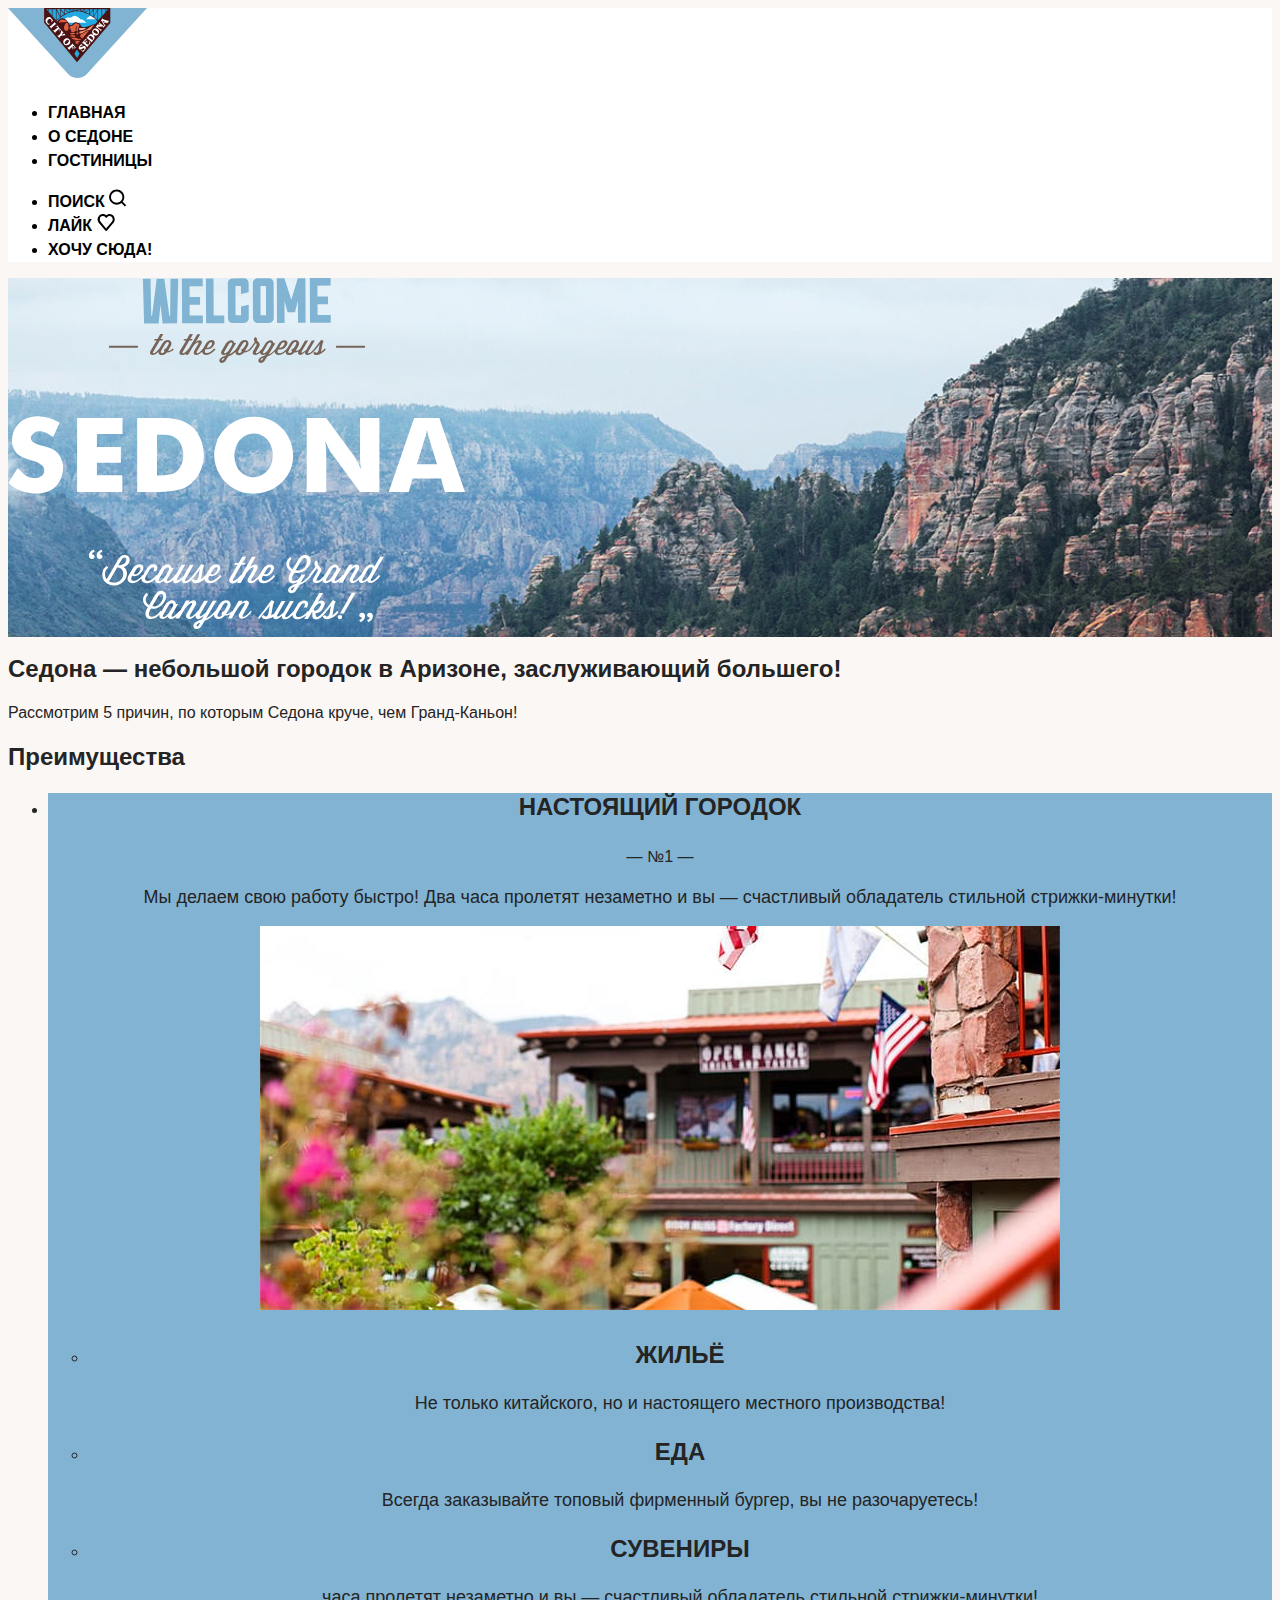
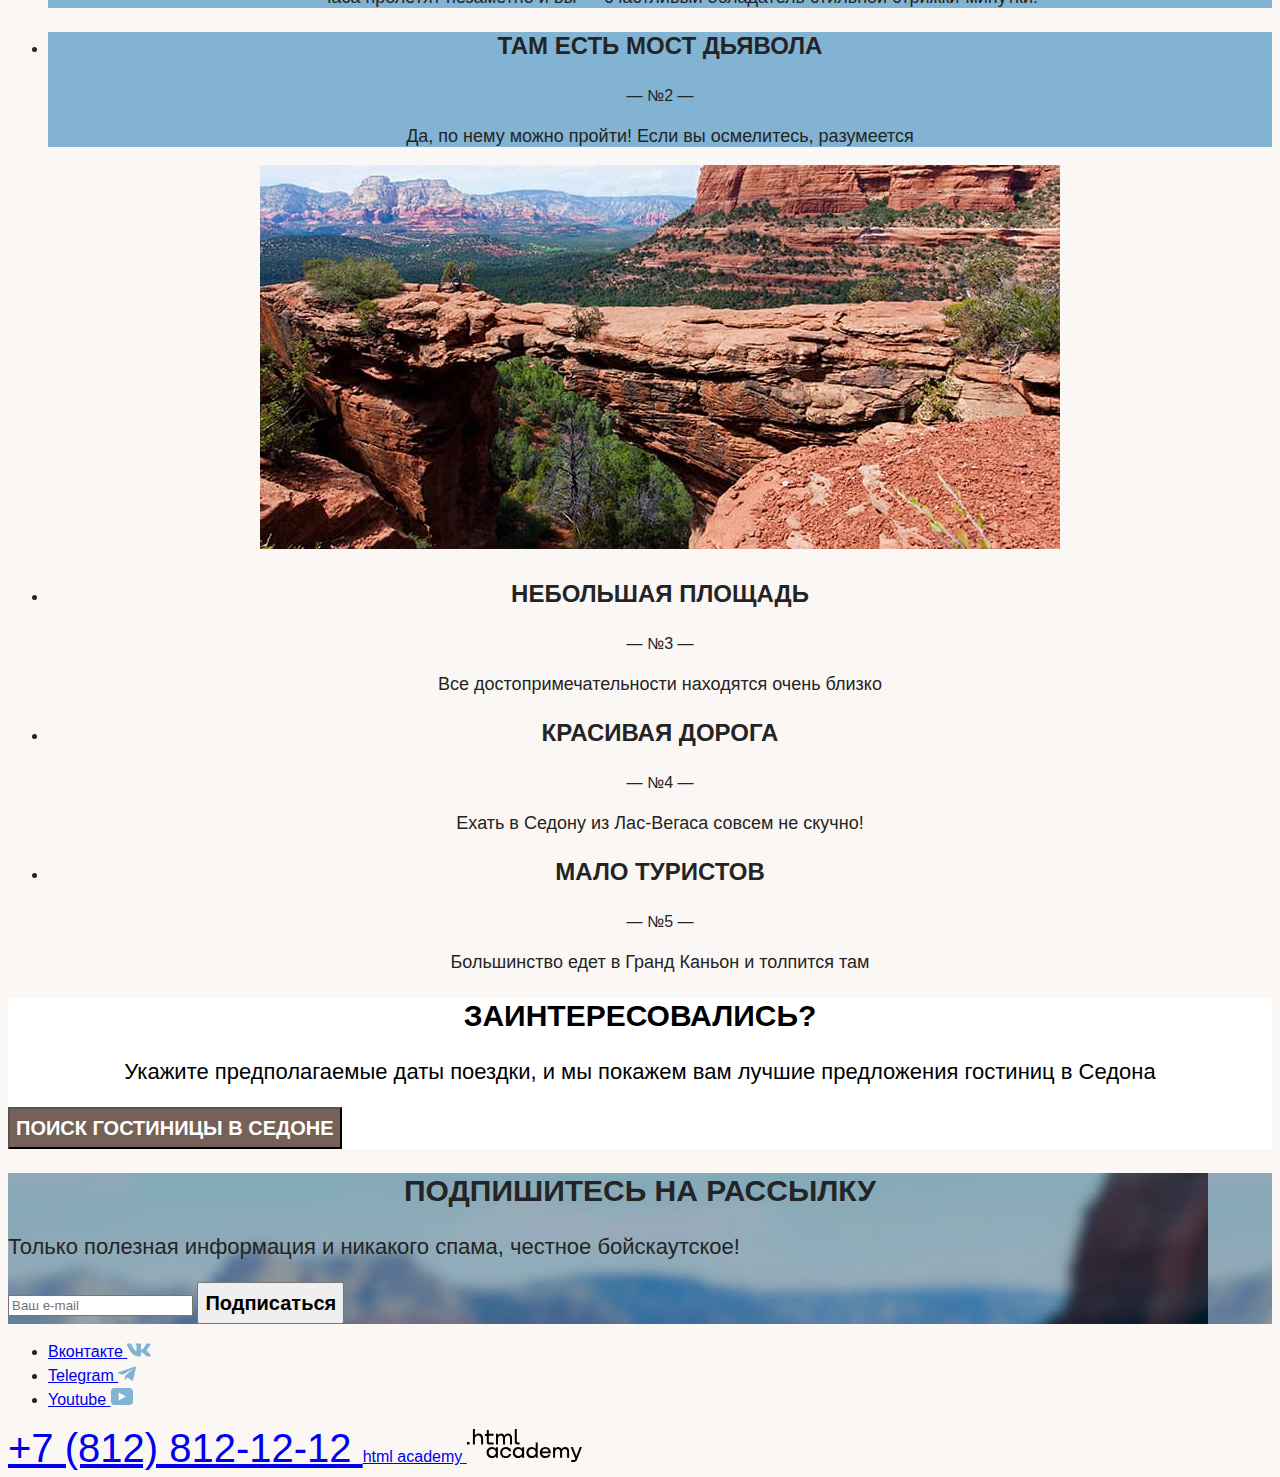
==== 4/index.html @ 474ee0f5 ":heavy_check_mark: Сборка #4" ====
<!DOCTYPE html>
<html lang="ru">
  <head>
    <meta charset="utf-8">
    <title>HTML Academy: Седона</title>
    <link rel="stylesheet" href="styles/styles.css">
    <base href="https://htmlacademy-htmlcss.github.io/1795611-sedona-34/4/">
</head>
  <body>
    <header class="page-header">
      <nav class="navigation">
        <a class="navigation-logo" href="index.html">
          <img class="page-header-logo" alt="Логотип Седоны" src="images/logo.svg" width="139" height="70">
        </a>
        <ul class="navigation-list">
          <li class="navigation-item">
            <a class="navigation-link" href="#">Главная</a>
          </li>
          <li class="navigation-item">
            <a class="navigation-link" href="catalog.html">О Седоне</a>
          </li>
          <li class="navigation-item">
            <a class="navigation-link" href="catalog.html">Гостиницы</a>
          </li>
        </ul>
        <ul class="navigation-list user-navigation">
          <li class="navigation-item">
            <a class="navigation-link" href="#">
              <span class="visually-hidden">
                Поиск
              </span>
              <img class="page-header-search" alt="Поиск" src="images/search.svg" width="18.05" height="18.1">
            </a>
          </li>
          <li class="navigation-item">
            <a class="navigation-link" href="#">
              <span class="visually-hidden">
                Лайк
              </span>
              <img class="page-header-like" alt="Лайк" src="images/favorite.svg" width="18.05" height="17">
            </a>
          </li>
          <li class="navigation-item">
            <a class="navigation-link" href="#">Хочу сюда!</a>
          </li>
        </ul>
      </nav>
    </header>
    <main class="main-index">
      <div class="welcome-logo">
        <img class="image-welcome" alt="Welcome" src="images/welcome.svg" width="458" height="352">
      </div>
      <section class="intro">
        <h2 class="intro-title">
          Седона — небольшой городок в Аризоне, заслуживающий большего!
        </h2>
        <p class="intro-text">
          Рассмотрим 5 причин, по которым Седона круче, чем Гранд-Каньон!
        </p>
      </section>
      <div class="index-columns">
        <section class="advantages">
          <h2 class="visually-hidden">Преимущества</h2>
          <ul class="advantages-list">
            <li class="advantages-item">
              <div class="extra-number">
                <h3 class="advantages-title">Настоящий городок</h3>
                <p class="advantages-serial-number">— №1 —</p>
                <p class="advantages-list-text">Мы делаем свою работу быстро! Два часа пролетят незаметно и вы — счастливый обладатель стильной стрижки-минутки!</p>
              <div>
              <img class="advantages-image" src="images/city.jpeg" alt="Фото Города" width="800" height="384">
              <ul class="advantages-extra-list">
                <li class="advantages-extra-list-item">
                  <h3 class="advantages-extra-list-title advantages-extra-list-title-back">Жильё</h3>
                  <p class="advantages-extra-list-text">Не только китайского, но и настоящего местного производства!</p>
                </li>
                <li class="advantages-extra-list-item">
                  <h3 class="advantages-extra-list-title">Еда</h3>
                  <p class="advantages-extra-list-text">Всегда заказывайте топовый фирменный бургер, вы не разочаруетесь!</p>
                </li>
                <li class="advantages-extra-list-item">
                  <h3 class="advantages-extra-list-title advantages-extra-list-title-back">Сувениры</h3>
                  <p class="advantages-extra-list-text">часа пролетят незаметно и вы — счастливый обладатель стильной стрижки-минутки!</p>
                </li>
              </ul>
            </li>
            <li class="advantages-item">
              <div class="extra-number">
                <h3 class="advantages-title">Там есть мост дьявола</h3>
                <p class="advantages-serial-number">— №2 —</p>
                <p class="advantages-list-text">Да, по нему можно пройти! Если вы осмелитесь, разумеется</p>
              </div>
              <img class="advantages-image" src="images/canyon.jpeg" alt="Фото Каньона" width="800" height="384">
            </li>
            <li class="advantages-item">
              <h3 class="advantages-title">Небольшая площадь</h3>
              <p class="advantages-serial-number">— №3 —</p>
              <p class="advantages-list-text">Все достопримечательности находятся очень близко</p>
            </li>
            <li class="advantages-item">
              <h3 class="advantages-title">Красивая дорога</h3>
              <p class="advantages-serial-number">— №4 —</p>
              <p class="advantages-list-text">Ехать в Седону из Лас-Вегаса совсем не скучно!</p>
            </li>
            <li class="advantages-item">
              <h3 class="advantages-title">Мало туристов</h3>
              <p class="advantages-serial-number">— №5 —</p>
              <p class="advantages-list-text">Большинство едет в Гранд Каньон и толпится там</p>
            </li>
          </ul>
        </section>
      </div>
      <section class="search-hotels-intro">
        <h2 class="search-hotels-intro-title">
         Заинтересовались?
        </h2>
        <p class="search-hotels-intro-text">
          Укажите предполагаемые даты поездки, и мы покажем вам лучшие предложения гостиниц в Седона
        </p>
        <button class="button search-hotels-intro-button" type="submit">ПОИСК ГОСТИНИЦЫ В СЕДОНЕ</button>
      </section>
      <section class="newsletter newsletter-main">
        <h2 class="newsletter-title">
          Подпишитесь на рассылку
        </h2>
        <p class="newsletter-text">
          Только полезная информация и никакого спама, честное бойскаутское!
        </p>
        <form class="newsletter-input" action="https://echo.htmlacademy.ru/" method="post">
          <input type="text" id="newsletter-input" name="newsletter-input" placeholder="Ваш e-mail">
          <button class="button newsletter-button" type="submit">Подписаться</button>
        </form>
      </section>
    </main>
    <footer class="page-footer">
      <ul class="social-list">
        <li class="social-item">
          <a class="social-link" href="https://vk.com/htmlacademy">
            <span class="visually-hidden">Вконтакте</span>
            <img class="vk-logo" src="images/vk.svg" alt="Лого вконтакте" width="24" height="14">
          </a>
        </li>
        <li class="social-item">
          <a class="social-link" href="https://t.me/htmlacademy">
            <span class="visually-hidden">Telegram</span>
            <img class="telegram-logo" src="images/telegram.svg" alt="Лого телеграм" width="18" height="15.1">
          </a>
        </li>
        <li class="social-item">
          <a class="social-link" href="https://www.youtube.com/user/htmlacademy">
            <span class="visually-hidden">Youtube</span>
            <img class="youtube-logo" src="images/you-tube.svg" alt="Лого ютуб" width="22" height="17">
          </a>
        </li>
      </ul>
      <a class="footer-phone-link" href="tel:+78128121212">
        +7 (812) 812-12-12
      </a>
      <a class="copyright-link" href="https://htmlacademy.ru">
        <span class="visually-hidden">html academy</span>
        <img class="copyright-link-logo" src="images/html-academy.svg" alt="Лого htmlacademy" width="114.9" height="32.9">
      </a>
    </footer>
  </body>
</html>
---- 4/styles/styles.css ----
@font-face {
    font-family: "PT Sans";
    font-style: normal;
    font-weight: 400;
    src: url("fonts/ptsans-400.woff2") format("woff2");
    font-display: swap;
  }
  
  @font-face {
    font-family: "PT Sans";
    font-style: normal;
    font-weight: 700;
    src: url("fonts/ptsans-700.woff2") format("woff2");
    font-display: swap;
  }

  body {
    font-family: "PT Sans", sans-serif;
    font-size: 16px;
    line-height: 24px;
    color: #242424;
    background-color: #fbf7f4;
  }

  .page-header {
    color:  #000000;
    background-color: #ffffff;
  }

  .navigation-link {
    font-family: "PT Sans Narrow", sans-serif;
    line-height: 20px;
    font-weight: 700;
    text-align: center;
    color: #000000;
    background-color: #ffffff;
    text-decoration: none;
    text-transform: uppercase; 
  }

  .welcome-logo  {
    color: #ffffff;
    background-color: #000000;
    background-image: url("../images/index-background.jpg");
    background-size: 100% auto;
    background-repeat: no-repeat;
}

.advantages-list {
    text-align: center;
  }

.extra-number {
    background-color: #82B3D3;
}

.advantages-title {
    font-family: "PT Sans Narrow", sans-serif;
    font-size: 24px;
    line-height: 28px;
    text-transform: uppercase;
    font-weight: 700;
  }

.index-columns {
    color: #242424;
    background-color: #fbf7f4;
  }

.advantages-extra-list-title {
    font-family: "PT Sans Narrow", sans-serif;
    font-size: 24px;
    line-height: 28px;
    text-transform: uppercase;
    text-align: center;
    font-weight: 700;
  }

.advantages-list-text {
    font-size: 18px;
    line-height: 21px;
    font-weight: 400;
}

.advantages-extra-list-text {
    font-size: 18px;
    line-height: 21px;
    font-weight: 400;
}

.search-hotels-intro {
    background-color: #ffffff;
    color:#000000;
}

.search-hotels-intro-title {
    Font-family: "PT Sans", sans-serif;
    Font-size: 30px;
    Line-height: 36px;
    text-transform: uppercase;
    text-align: center;
    font-weight: 700;
    }

.search-hotels-intro-text {
    Font-family: "PT Sans", sans-serif;
    Font-size: 22px;
    Line-height: 26px;
    text-align: center;
    font-weight: 400;
}

.search-hotels-intro-button {
    background-color: #756157;
    color:#ffffff;
    Font-family: "PT Sans", sans-serif;
    Font-size: 20px;
    Line-height: 36px;
    text-transform: uppercase;
    text-align: center;
    font-weight: 700;
}

.newsletter-main {
    color: #242424;
    background-color: #fbf7f4;
    background-image: url("../images/background-footer.jpeg");
}

.newsletter-title {
    Font-family: "PT Sans", sans-serif;
    Font-size: 30px;
    Line-height: 36px;
    text-transform: uppercase;
    text-align: center;
    font-weight: 700;
}

.newsletter-text {
    font-size: 22px;
    line-height: 26px;
    font-weight: 400;
}

.newsletter-button {
    font-size: 20px;
    line-height: 36px;
    font-weight: 700;
}

.page-footer {
    color: #242424;
    background-color: #fbf7f4;
}

.footer-phone-link {
    font-size: 40px;
    line-height: 40px;
    font-weight: 400;
}
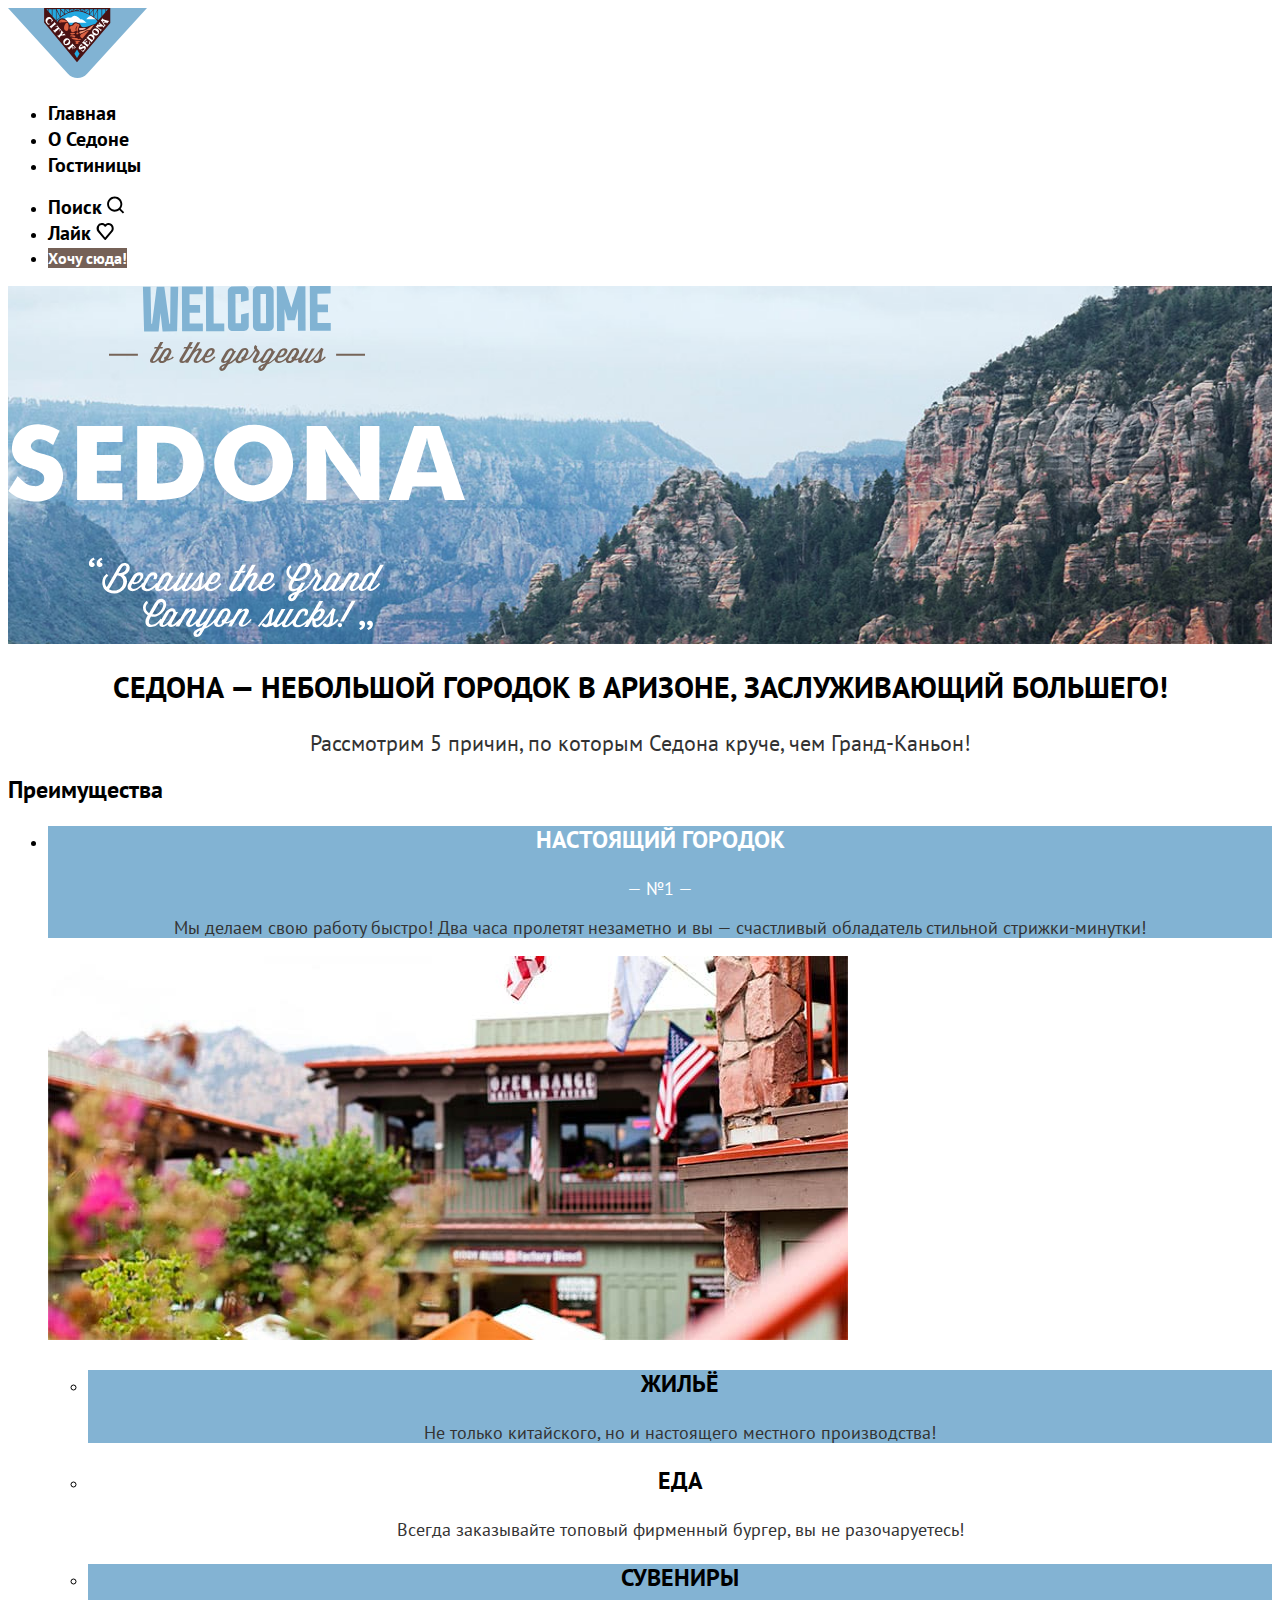
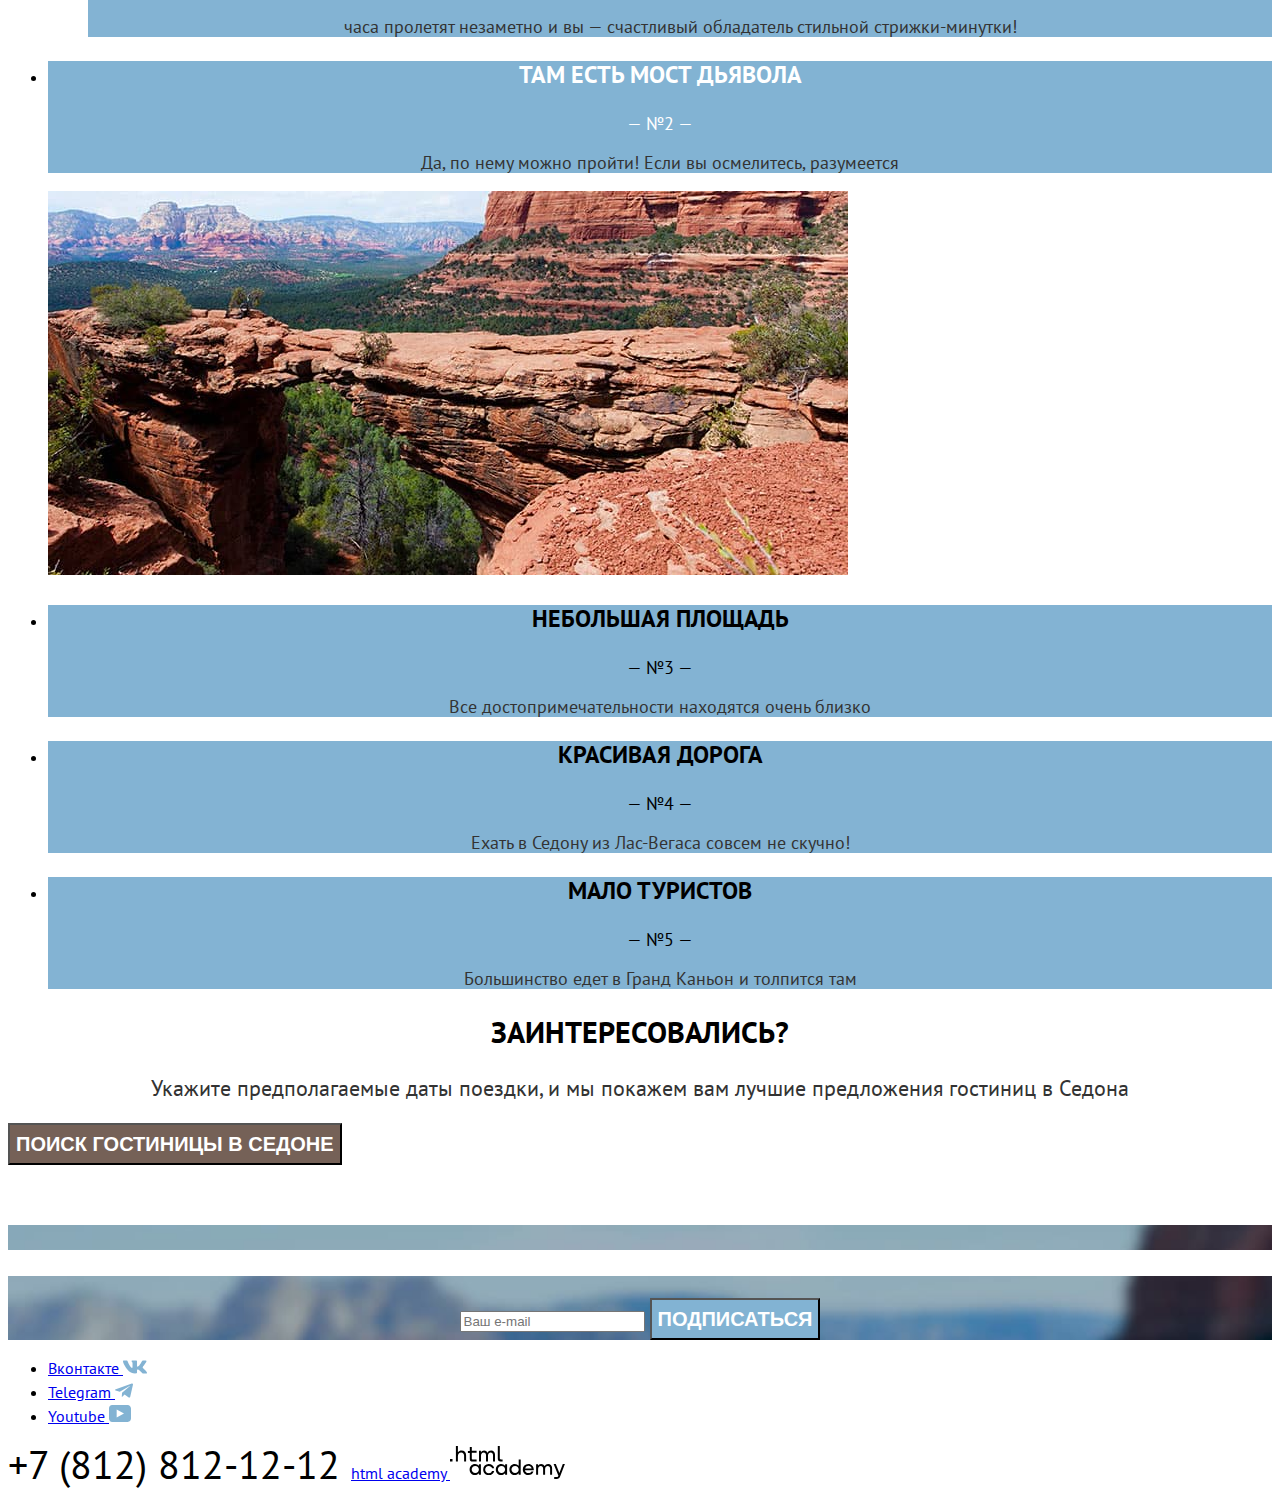
==== commit bf515f42: ":heavy_check_mark: Сборка #4" ====
--- a/4/index.html
+++ b/4/index.html
@@ -40,7 +40,7 @@
               <img class="page-header-like" alt="Лайк" src="images/favorite.svg" width="18.05" height="17">
             </a>
           </li>
-          <li class="navigation-item">
+          <li class="navigation-item navigation-item-extra">
             <a class="navigation-link" href="#">Хочу сюда!</a>
           </li>
         </ul>
@@ -63,46 +63,46 @@
           <h2 class="visually-hidden">Преимущества</h2>
           <ul class="advantages-list">
             <li class="advantages-item">
-              <div class="extra-number">
+              <div class="advantages-container-wrapper">
                 <h3 class="advantages-title">Настоящий городок</h3>
                 <p class="advantages-serial-number">— №1 —</p>
                 <p class="advantages-list-text">Мы делаем свою работу быстро! Два часа пролетят незаметно и вы — счастливый обладатель стильной стрижки-минутки!</p>
-              <div>
+              </div>
               <img class="advantages-image" src="images/city.jpeg" alt="Фото Города" width="800" height="384">
               <ul class="advantages-extra-list">
-                <li class="advantages-extra-list-item">
-                  <h3 class="advantages-extra-list-title advantages-extra-list-title-back">Жильё</h3>
+                <li class="advantages-extra-list-item advantages-extra-list-item-wrapper">
+                  <h3 class="advantages-extra-list-title">Жильё</h3>
                   <p class="advantages-extra-list-text">Не только китайского, но и настоящего местного производства!</p>
                 </li>
-                <li class="advantages-extra-list-item">
+                <li class="advantages-extra-list-item advantages-extra-list-item-tools">
                   <h3 class="advantages-extra-list-title">Еда</h3>
                   <p class="advantages-extra-list-text">Всегда заказывайте топовый фирменный бургер, вы не разочаруетесь!</p>
                 </li>
-                <li class="advantages-extra-list-item">
-                  <h3 class="advantages-extra-list-title advantages-extra-list-title-back">Сувениры</h3>
+                <li class="advantages-extra-list-item advantages-extra-list-item-wrapper">
+                  <h3 class="advantages-extra-list-title">Сувениры</h3>
                   <p class="advantages-extra-list-text">часа пролетят незаметно и вы — счастливый обладатель стильной стрижки-минутки!</p>
                 </li>
               </ul>
             </li>
             <li class="advantages-item">
-              <div class="extra-number">
+              <div class="advantages-container-wrapper">
                 <h3 class="advantages-title">Там есть мост дьявола</h3>
                 <p class="advantages-serial-number">— №2 —</p>
                 <p class="advantages-list-text">Да, по нему можно пройти! Если вы осмелитесь, разумеется</p>
               </div>
               <img class="advantages-image" src="images/canyon.jpeg" alt="Фото Каньона" width="800" height="384">
             </li>
-            <li class="advantages-item">
+            <li class="advantages-item advantages-extra-list-item-wrapper">
               <h3 class="advantages-title">Небольшая площадь</h3>
               <p class="advantages-serial-number">— №3 —</p>
               <p class="advantages-list-text">Все достопримечательности находятся очень близко</p>
             </li>
-            <li class="advantages-item">
+            <li class="advantages-item advantages-item-tools">
               <h3 class="advantages-title">Красивая дорога</h3>
               <p class="advantages-serial-number">— №4 —</p>
               <p class="advantages-list-text">Ехать в Седону из Лас-Вегаса совсем не скучно!</p>
             </li>
-            <li class="advantages-item">
+            <li class="advantages-item advantages-extra-list-item-wrapper">
               <h3 class="advantages-title">Мало туристов</h3>
               <p class="advantages-serial-number">— №5 —</p>
               <p class="advantages-list-text">Большинство едет в Гранд Каньон и толпится там</p>
--- a/4/styles/styles.css
+++ b/4/styles/styles.css
@@ -2,43 +2,52 @@
     font-family: "PT Sans";
     font-style: normal;
     font-weight: 400;
-    src: url("fonts/ptsans-400.woff2") format("woff2");
+    src: url("../fonts/ptsans-400.woff2") format("woff2");
     font-display: swap;
-  }
+}
   
-  @font-face {
+@font-face {
     font-family: "PT Sans";
     font-style: normal;
     font-weight: 700;
-    src: url("fonts/ptsans-700.woff2") format("woff2");
+    src: url("../fonts/ptsans-700.woff2") format("woff2");
     font-display: swap;
-  }
-
-  body {
-    font-family: "PT Sans", sans-serif;
+}
+
+body {
+    font-family: "PT Sans", Arial, sans-serif;
     font-size: 16px;
     line-height: 24px;
-    color: #242424;
-    background-color: #fbf7f4;
-  }
-
-  .page-header {
-    color:  #000000;
-    background-color: #ffffff;
-  }
-
-  .navigation-link {
-    font-family: "PT Sans Narrow", sans-serif;
-    line-height: 20px;
-    font-weight: 700;
-    text-align: center;
-    color: #000000;
-    background-color: #ffffff;
-    text-decoration: none;
-    text-transform: uppercase; 
-  }
-
-  .welcome-logo  {
+    color: #000000;
+    background-color: #ffffff;
+}
+
+.page-header {
+    color: #000000;
+    background-color: #ffffff;
+}
+
+.navigation-link {
+    font-family: "PT Sans", Arial, sans-serif;
+    font-size: 20px ;
+    line-height: 26px;
+    font-weight: 700;
+    text-align: center;
+    color: #000000;
+    background-color: #ffffff;
+    text-decoration: none;
+}
+
+.navigation-item-extra .navigation-link {
+    color: #ffffff;
+    background-color: #756157;
+    font-size: 16px;
+    line-height: 20px;
+    font-weight: 700;
+    text-align: center;
+}
+
+.welcome-logo  {
     color: #ffffff;
     background-color: #000000;
     background-image: url("../images/index-background.jpg");
@@ -46,115 +55,365 @@
     background-repeat: no-repeat;
 }
 
-.advantages-list {
-    text-align: center;
-  }
-
-.extra-number {
+.intro .intro-title {
+    font-size: 30px;
+    line-height: 36px;
+    font-weight: 700;
+    text-transform: uppercase;
+    text-align: center;
+}
+
+.intro .intro-text {
+    color: #333333;
+    font-size: 22px;
+    line-height: 26px;
+    font-weight: 400;
+    text-align: center;
+}
+  
+.advantages-container-wrapper {
+    color: #ffffff;
     background-color: #82B3D3;
 }
 
 .advantages-title {
-    font-family: "PT Sans Narrow", sans-serif;
     font-size: 24px;
     line-height: 28px;
-    text-transform: uppercase;
-    font-weight: 700;
-  }
-
-.index-columns {
-    color: #242424;
-    background-color: #fbf7f4;
-  }
+    font-weight: 700;
+    text-align: center;
+    text-transform: uppercase;
+}
+
+.advantages-serial-number {
+    font-size: 18px;
+    line-height: 21px;
+    font-weight: 400;
+    text-align: center;
+}
+
+.advantages-list-text {
+    color:#333333;
+    font-size: 18px;
+    line-height: 21px;
+    font-weight: 400;
+    text-align: center;
+}
 
 .advantages-extra-list-title {
-    font-family: "PT Sans Narrow", sans-serif;
     font-size: 24px;
     line-height: 28px;
-    text-transform: uppercase;
-    text-align: center;
-    font-weight: 700;
-  }
-
-.advantages-list-text {
-    font-size: 18px;
-    line-height: 21px;
-    font-weight: 400;
+    font-weight: 700;
+    text-align: center;
+    text-transform: uppercase;
 }
 
 .advantages-extra-list-text {
-    font-size: 18px;
-    line-height: 21px;
-    font-weight: 400;
+    color:#333333;
+    font-size: 18px;
+    line-height: 21px;
+    font-weight: 400;
+    text-align: center;
+}
+
+.advantages-extra-list-item-wrapper {
+    background-color: #83B3D3;
+}
+
+.advantages-extra-list-item-tools {
+    background-color: #ffffff;
+}
+
+.advantages-item-tools {
+    background-color:#83B3D3;
 }
 
 .search-hotels-intro {
-    background-color: #ffffff;
-    color:#000000;
-}
-
-.search-hotels-intro-title {
-    Font-family: "PT Sans", sans-serif;
-    Font-size: 30px;
-    Line-height: 36px;
-    text-transform: uppercase;
-    text-align: center;
-    font-weight: 700;
-    }
-
-.search-hotels-intro-text {
-    Font-family: "PT Sans", sans-serif;
-    Font-size: 22px;
-    Line-height: 26px;
-    text-align: center;
-    font-weight: 400;
+    color:#000000;
+    background-color:#ffffff;
+}
+
+.search-hotels-intro .search-hotels-intro-title {
+    font-size: 30px;
+    line-height: 36px;
+    font-weight: 700;
+    text-transform: uppercase;
+    text-align: center;
+}
+
+.search-hotels-intro .search-hotels-intro-text {
+    color:#333333;
+    font-size: 22px;
+    line-height: 26px;
+    font-weight: 400;
+    text-align: center;
 }
 
 .search-hotels-intro-button {
+    color:#ffffff;
     background-color: #756157;
-    color:#ffffff;
-    Font-family: "PT Sans", sans-serif;
-    Font-size: 20px;
-    Line-height: 36px;
-    text-transform: uppercase;
-    text-align: center;
-    font-weight: 700;
+    font-size: 20px;
+    line-height: 36px;
+    font-weight: 700;
+    text-transform: uppercase;
+    text-align: center;
 }
 
 .newsletter-main {
-    color: #242424;
-    background-color: #fbf7f4;
+    color:#000000;
+    background-color: #ffffff;
     background-image: url("../images/background-footer.jpeg");
-}
-
-.newsletter-title {
-    Font-family: "PT Sans", sans-serif;
-    Font-size: 30px;
-    Line-height: 36px;
-    text-transform: uppercase;
-    text-align: center;
-    font-weight: 700;
-}
-
-.newsletter-text {
+    background-size: 100% auto;
+    background-repeat: no-repeat;
+}
+
+.newsletter {
+    color:#000000;
+    background-color: #ffffff;
+}
+
+.newsletter-main .newsletter-title {
+    color:#ffffff;
+    font-size: 30px;
+    line-height: 36px;
+    font-weight: 700;
+    text-align: center;
+    text-transform: uppercase;
+}
+
+.newsletter-main .newsletter-text {
+    color:#ffffff;
     font-size: 22px;
     line-height: 26px;
     font-weight: 400;
+    text-align: center;
+}
+
+.newsletter-input {
+    font-size: 18px;
+    line-height: 21px;
+    font-weight: 400;
+    text-align: center;
 }
 
 .newsletter-button {
+    color:#ffffff;
+    background-color: #82B3D3;
     font-size: 20px;
     line-height: 36px;
     font-weight: 700;
-}
-
-.page-footer {
-    color: #242424;
-    background-color: #fbf7f4;
+    text-align: center;
+    text-transform: uppercase;
 }
 
 .footer-phone-link {
+    color:#000000;
+    background-color: #ffffff;
     font-size: 40px;
     line-height: 40px;
     font-weight: 400;
-}
+    text-align: center;
+    text-decoration: none;
+}
+
+.main-header {
+    color:#000000;
+    background-color: #ffffff;
+    background-image: url("../images/background-catalog.jpeg");
+    background-size: 100% auto;
+    background-repeat: no-repeat;
+}
+
+.inner-header .inner-header-title {
+    font-family: "PT Sans", Arial, sans-serif;
+    color:#ffffff;
+    font-size: 60px;
+    line-height: 78px;
+    font-weight: 700;
+    text-align: left;
+}
+
+.breadcrumbs-link {
+    color:#ffffff;
+    font-size: 16px;
+    line-height: 21px;
+    font-weight: 400;
+    text-align: center;
+}
+
+.filters-legend {
+    color:#ffffff;
+    font-size: 20px;
+    line-height: 26px;
+    font-weight: 700;
+    text-align: left;
+}
+
+.filters-label {
+    color:#ffffff;
+    font-size: 18px;
+    line-height: 21px;
+    font-weight: 400;
+    text-align: left;
+}
+
+.select-button {
+    color: #ffffff;
+    background-color: #82B3D3;
+    font-size: 16px;
+    line-height: 20px;
+    font-weight: 700;
+    text-align: center;
+}
+
+.number-of-hotels {
+    font-size: 30px;
+    line-height: 36px;
+    font-weight: 700;
+    text-align: left;
+}
+
+.select-control {
+    font-size: 18px;
+    line-height: 21px;
+    font-weight: 400;
+    text-align: left;
+}
+
+.view-type-link-first {
+    color: #000000;
+    background-color: #ffffff;
+    background-image: url("../images/icon-table-1.svg");
+    background-size: 100% auto;
+    background-repeat: no-repeat;
+}
+
+.view-type-link-second {
+    color: #000000;
+    background-color: #ffffff;
+    background-image: url("../images/icon-table-2.svg");
+    background-size: 100% auto;
+    background-repeat: no-repeat;
+}
+
+.view-type-link-three {
+    color: #000000;
+    background-color: #ffffff;
+    background-image: url("../images/icon-table-3.svg");
+    background-size: 100% auto;
+    background-repeat: no-repeat;
+}
+
+.catalog-card-title {
+    font-size: 24px;
+    line-height: 28px;
+    font-weight: 700;
+    text-align: left;
+}
+
+.name-catalog-type {
+    color:#333333;
+    font-size: 18px;
+    line-height: 21px;
+    font-weight: 400;
+    text-align: left;
+}
+
+.catalog-card-price {
+    color:#333333;
+    font-size: 18px;
+    line-height: 21px;
+    font-weight: 400;
+    text-align: left; 
+}
+
+.catalog-card-button-wrapper {
+    color: #ffffff;
+    background-color: #756157;
+    font-size: 16px;
+    line-height: 20px;
+    font-weight: 700;
+    text-align: center;
+    text-decoration: none;
+}
+
+.catalog-card-button {
+    color: #ffffff;
+    background-color:#82B3D3;
+    font-size: 16px;
+    line-height: 20px;
+    font-weight: 700;
+    text-align: center; 
+    text-decoration: none;
+}
+
+.button-insert {
+    color: #ffffff;
+    background-color:#7DB54F;
+    font-size: 16px;
+    line-height: 20px;
+    font-weight: 700;
+    text-align: center;
+    text-decoration: none;
+}
+
+.rating {
+    color:#333333;
+    background-color:#F2F2F2;
+    font-size: 16px;
+    line-height: 20px;
+    font-weight: 400;
+    text-align: center;
+}
+
+.pagination-current {
+    background-color: #f2f2f2;
+    font-size: 20px;
+    line-height: 36px;
+    font-weight: 700;
+    text-align: center;
+}
+
+.pagination-link {
+    background-color: #83B3D3;
+    color: #ffffff;
+    font-size: 20px;
+    line-height: 36px;
+    font-weight: 700;
+    text-align: center;
+    text-decoration: none;
+}
+
+.items-per-page {
+    color: #333333;
+    font-size: 18px;
+    line-height: 21px;
+    font-weight: 400;
+    text-align: left;
+}
+
+.select-control-number {
+    color: #333333;
+    font-size: 18px;
+    line-height: 21px;
+    font-weight: 400;
+    text-align: left;
+}
+
+.newsletter-title {
+    color:#000000;
+    background-color: #ffffff;
+    font-size: 30px;
+    line-height: 36px;
+    font-weight: 700;
+    text-align: center;
+    text-transform: uppercase;
+}
+
+.newsletter-text {
+    color:#000000;
+    background-color: #ffffff;
+    font-size: 22px;
+    line-height: 26px;
+    font-weight: 400;
+    text-align: center;
+}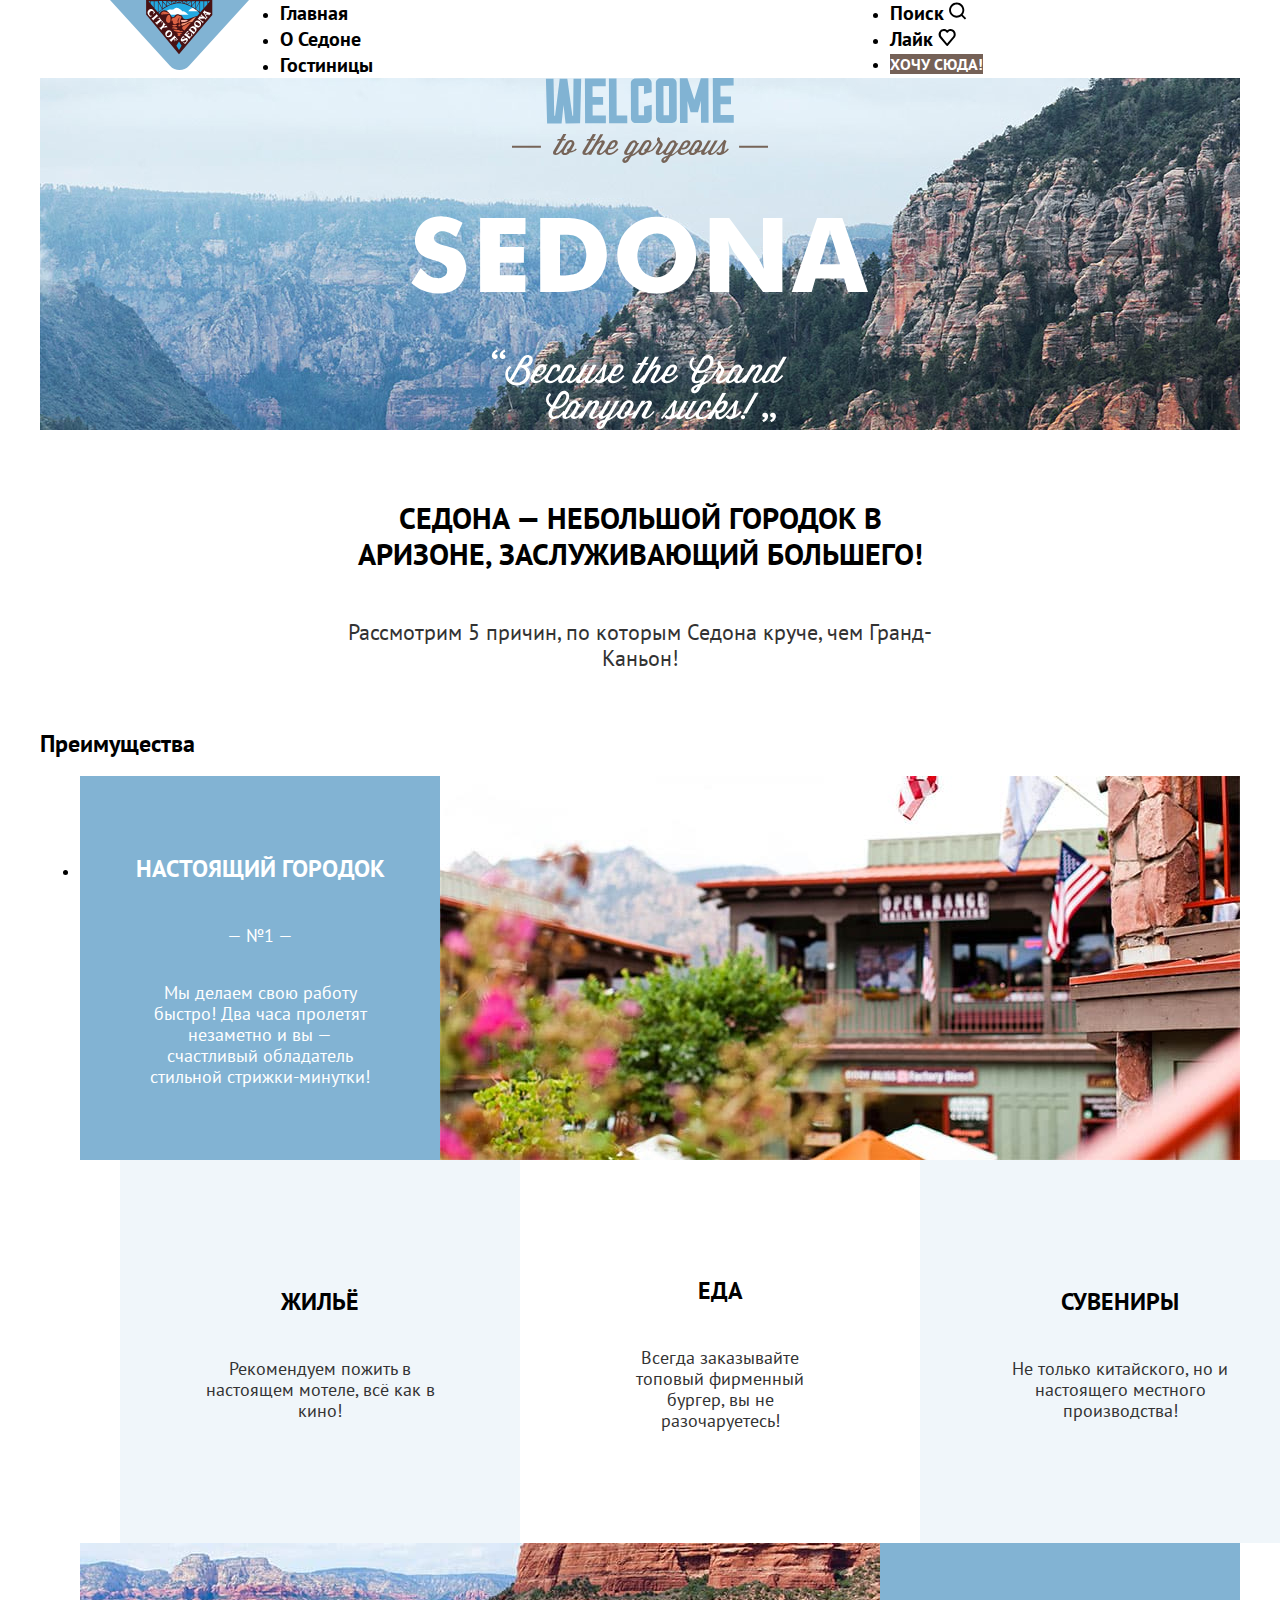
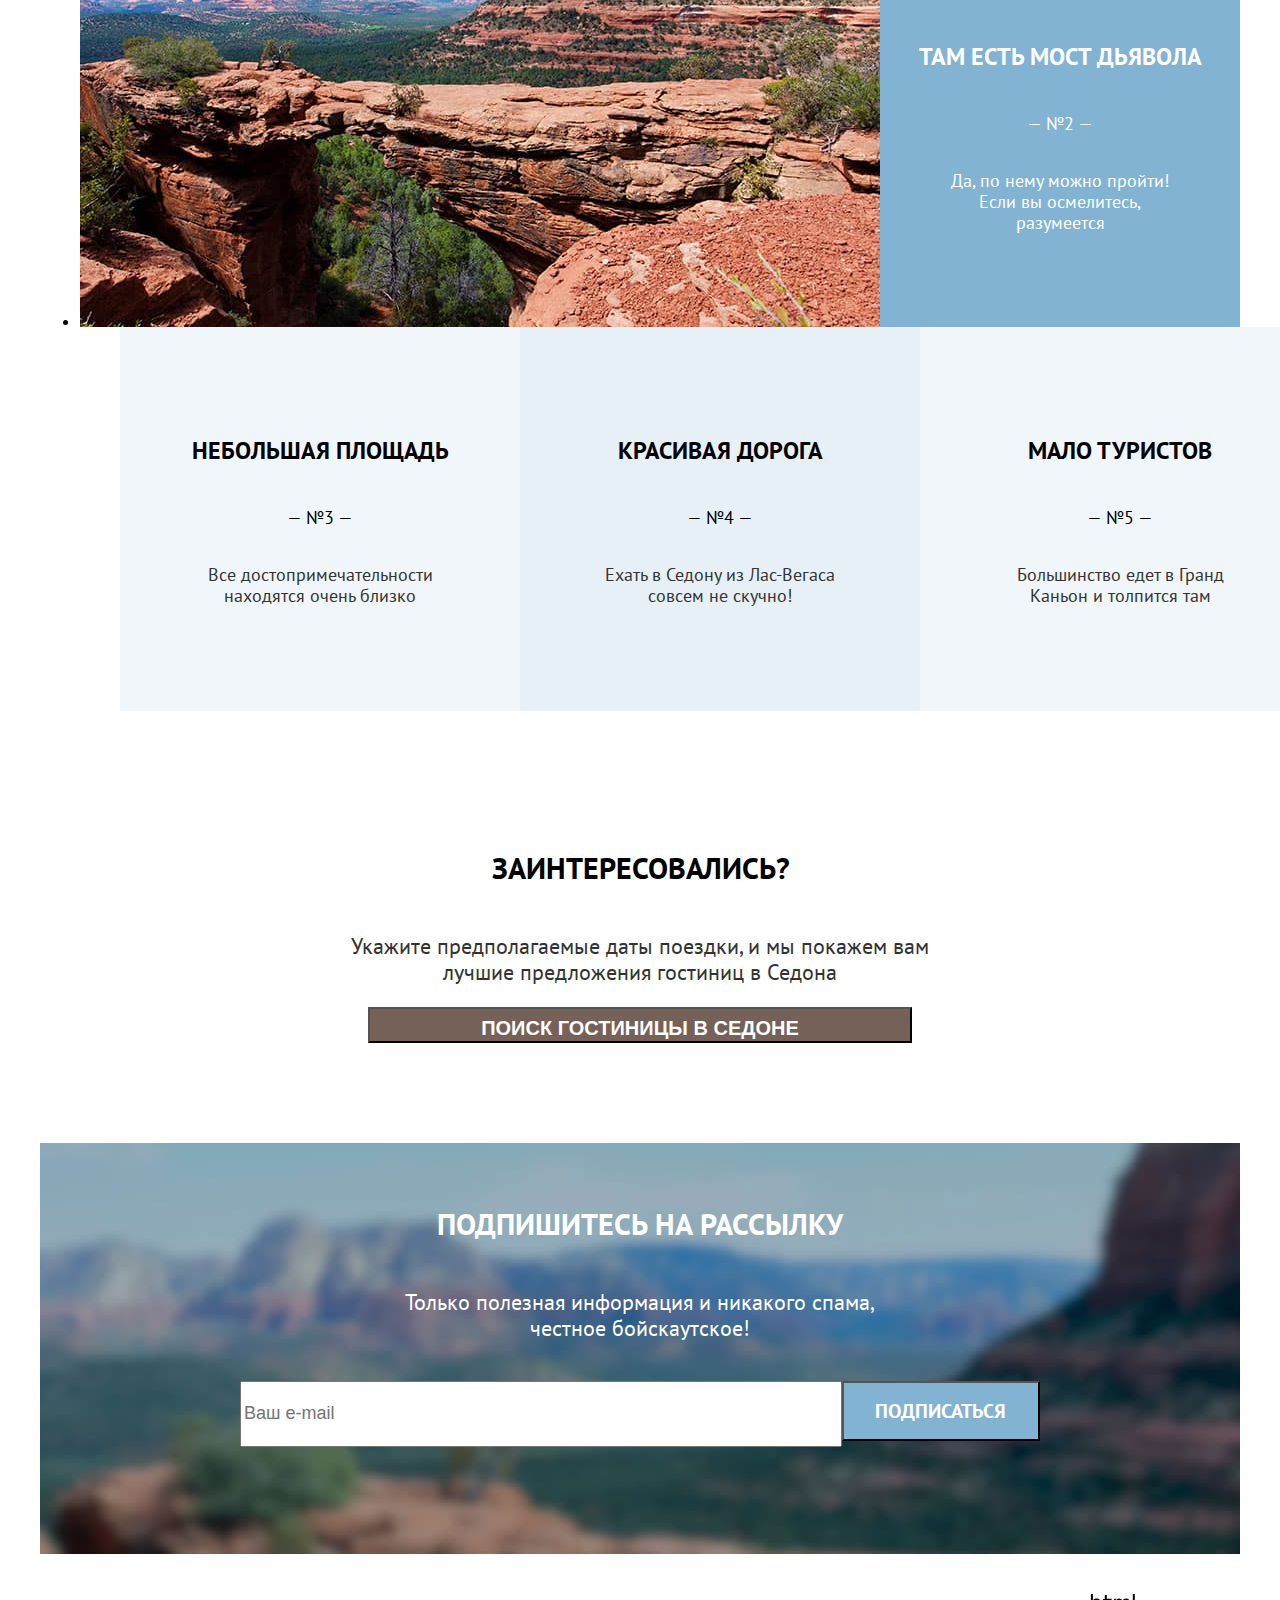
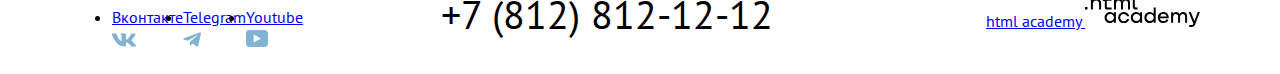
==== commit b788d45a: ":heavy_check_mark: Сборка #4" ====
--- a/4/index.html
+++ b/4/index.html
@@ -46,91 +46,99 @@
         </ul>
       </nav>
     </header>
-    <main class="main-index">
-      <div class="welcome-logo">
-        <img class="image-welcome" alt="Welcome" src="images/welcome.svg" width="458" height="352">
-      </div>
-      <section class="intro">
-        <h2 class="intro-title">
-          Седона — небольшой городок в Аризоне, заслуживающий большего!
-        </h2>
-        <p class="intro-text">
-          Рассмотрим 5 причин, по которым Седона круче, чем Гранд-Каньон!
-        </p>
-      </section>
-      <div class="index-columns">
-        <section class="advantages">
-          <h2 class="visually-hidden">Преимущества</h2>
-          <ul class="advantages-list">
-            <li class="advantages-item">
-              <div class="advantages-container-wrapper">
-                <h3 class="advantages-title">Настоящий городок</h3>
-                <p class="advantages-serial-number">— №1 —</p>
-                <p class="advantages-list-text">Мы делаем свою работу быстро! Два часа пролетят незаметно и вы — счастливый обладатель стильной стрижки-минутки!</p>
-              </div>
-              <img class="advantages-image" src="images/city.jpeg" alt="Фото Города" width="800" height="384">
+    <main class="main-container main-index">
+      <div class="page-container">
+        <div class="welcome-logo">
+          <img class="image-welcome" alt="Welcome" src="images/welcome.svg" width="458" height="352">
+        </div>
+        <section class="intro">
+          <h2 class="intro-title">
+            Седона — небольшой городок в Аризоне, заслуживающий большего!
+          </h2>
+          <p class="intro-text">
+            Рассмотрим 5 причин, по которым Седона круче, чем Гранд-Каньон!
+          </p>
+        </section>
+        <div class="index-columns">
+          <section class="advantages">
+            <h2 class="visually-hidden">Преимущества</h2>
+            <ul class="advantages-list">
+              <li class="advantages-item">
+                <div class="advantages-container-wrapper">
+                  <div class="advantages-container-wrapper-main">
+                    <h3 class="advantages-title">Настоящий городок</h3>
+                    <p class="advantages-serial-number">— №1 —</p>
+                    <p class="advantages-list-text">Мы делаем свою работу быстро! Два часа пролетят незаметно и вы — счастливый обладатель стильной стрижки-минутки!</p>
+                  </div>
+                  <img class="advantages-image" src="images/city.jpeg" alt="Фото Города" width="800" height="384">
+                </div>
+                <ul class="advantages-extra-list">
+                  <li class="advantages-extra-list-item advantages-extra-list-item-wrapper">
+                    <h3 class="advantages-extra-list-title">Жильё</h3>
+                    <p class="advantages-extra-list-text">Рекомендуем пожить в настоящем мотеле, всё как в кино!</p>
+                  </li>
+                  <li class="advantages-extra-list-item advantages-extra-list-item-tools">
+                    <h3 class="advantages-extra-list-title">Еда</h3>
+                    <p class="advantages-extra-list-text">Всегда заказывайте топовый фирменный бургер, вы не разочаруетесь!</p>
+                  </li>
+                  <li class="advantages-extra-list-item advantages-extra-list-item-wrapper">
+                    <h3 class="advantages-extra-list-title">Сувениры</h3>
+                    <p class="advantages-extra-list-text">Не только китайского, но и настоящего местного производства!</p>
+                  </li>
+                </ul>
+              </li>
+              <li class="advantages-item">
+                <div class="advantages-container-wrapper">
+                  <img class="advantages-image" src="images/canyon.jpeg" alt="Фото Каньона" width="800" height="384">
+                  <div class="advantages-container-wrapper-main">
+                    <h3 class="advantages-title">Там есть мост дьявола</h3>
+                    <p class="advantages-serial-number">— №2 —</p>
+                    <p class="advantages-list-text">Да, по нему можно пройти! Если вы осмелитесь, разумеется</p>
+                  </div>
+                </div>
+              </li>
               <ul class="advantages-extra-list">
-                <li class="advantages-extra-list-item advantages-extra-list-item-wrapper">
-                  <h3 class="advantages-extra-list-title">Жильё</h3>
-                  <p class="advantages-extra-list-text">Не только китайского, но и настоящего местного производства!</p>
+                <li class="advantages-items advantages-extra-list-item advantages-extra-list-item-wrapper">
+                  <h3 class="advantages-title">Небольшая площадь</h3>
+                  <p class="advantages-serial-number">— №3 —</p>
+                  <p class="advantages-list-text">Все достопримечательности находятся очень близко</p>
                 </li>
-                <li class="advantages-extra-list-item advantages-extra-list-item-tools">
-                  <h3 class="advantages-extra-list-title">Еда</h3>
-                  <p class="advantages-extra-list-text">Всегда заказывайте топовый фирменный бургер, вы не разочаруетесь!</p>
+                <li class="advantages-items advantages-extra-list-item advantages-item-tools">
+                  <h3 class="advantages-title">Красивая дорога</h3>
+                  <p class="advantages-serial-number">— №4 —</p>
+                  <p class="advantages-list-text">Ехать в Седону из Лас-Вегаса совсем не скучно!</p>
                 </li>
-                <li class="advantages-extra-list-item advantages-extra-list-item-wrapper">
-                  <h3 class="advantages-extra-list-title">Сувениры</h3>
-                  <p class="advantages-extra-list-text">часа пролетят незаметно и вы — счастливый обладатель стильной стрижки-минутки!</p>
+                <li class="advantages-items advantages-extra-list-item advantages-extra-list-item-wrapper">
+                  <h3 class="advantages-title">Мало туристов</h3>
+                  <p class="advantages-serial-number">— №5 —</p>
+                  <p class="advantages-list-text">Большинство едет в Гранд Каньон и толпится там</p>
                 </li>
               </ul>
-            </li>
-            <li class="advantages-item">
-              <div class="advantages-container-wrapper">
-                <h3 class="advantages-title">Там есть мост дьявола</h3>
-                <p class="advantages-serial-number">— №2 —</p>
-                <p class="advantages-list-text">Да, по нему можно пройти! Если вы осмелитесь, разумеется</p>
-              </div>
-              <img class="advantages-image" src="images/canyon.jpeg" alt="Фото Каньона" width="800" height="384">
-            </li>
-            <li class="advantages-item advantages-extra-list-item-wrapper">
-              <h3 class="advantages-title">Небольшая площадь</h3>
-              <p class="advantages-serial-number">— №3 —</p>
-              <p class="advantages-list-text">Все достопримечательности находятся очень близко</p>
-            </li>
-            <li class="advantages-item advantages-item-tools">
-              <h3 class="advantages-title">Красивая дорога</h3>
-              <p class="advantages-serial-number">— №4 —</p>
-              <p class="advantages-list-text">Ехать в Седону из Лас-Вегаса совсем не скучно!</p>
-            </li>
-            <li class="advantages-item advantages-extra-list-item-wrapper">
-              <h3 class="advantages-title">Мало туристов</h3>
-              <p class="advantages-serial-number">— №5 —</p>
-              <p class="advantages-list-text">Большинство едет в Гранд Каньон и толпится там</p>
-            </li>
-          </ul>
+            </ul>
+          </section>
+        </div>
+        <section class="search-hotels-intro">
+          <h2 class="search-hotels-intro-title">
+          Заинтересовались?
+          </h2>
+          <p class="search-hotels-intro-text">
+            Укажите предполагаемые даты поездки, и мы покажем вам лучшие предложения гостиниц в Седона
+          </p>
+          <button class="button search-hotels-intro-button" type="submit">ПОИСК ГОСТИНИЦЫ В СЕДОНЕ</button>
+        </section>
+        <section class="newsletter-index">
+          <h2 class="newsletter-title">
+            Подпишитесь на рассылку
+          </h2>
+          <p class="newsletter-text">
+            Только полезная информация и никакого спама, честное бойскаутское!
+          </p>
+          <form class="newsletter-input" action="https://echo.htmlacademy.ru/" method="post">
+            <input type="text" id="newsletter-input" name="newsletter-input" placeholder="Ваш e-mail">
+            <button class="button newsletter-button" type="submit">Подписаться</button>
+          </form>
         </section>
       </div>
-      <section class="search-hotels-intro">
-        <h2 class="search-hotels-intro-title">
-         Заинтересовались?
-        </h2>
-        <p class="search-hotels-intro-text">
-          Укажите предполагаемые даты поездки, и мы покажем вам лучшие предложения гостиниц в Седона
-        </p>
-        <button class="button search-hotels-intro-button" type="submit">ПОИСК ГОСТИНИЦЫ В СЕДОНЕ</button>
-      </section>
-      <section class="newsletter newsletter-main">
-        <h2 class="newsletter-title">
-          Подпишитесь на рассылку
-        </h2>
-        <p class="newsletter-text">
-          Только полезная информация и никакого спама, честное бойскаутское!
-        </p>
-        <form class="newsletter-input" action="https://echo.htmlacademy.ru/" method="post">
-          <input type="text" id="newsletter-input" name="newsletter-input" placeholder="Ваш e-mail">
-          <button class="button newsletter-button" type="submit">Подписаться</button>
-        </form>
-      </section>
     </main>
     <footer class="page-footer">
       <ul class="social-list">
--- a/4/styles/styles.css
+++ b/4/styles/styles.css
@@ -14,7 +14,14 @@
     font-display: swap;
 }
 
+html {
+    height: 100%;
+}
+
 body {
+    margin: 0;
+    display: flex;
+    flex-direction: column;
     font-family: "PT Sans", Arial, sans-serif;
     font-size: 16px;
     line-height: 24px;
@@ -22,10 +29,43 @@
     background-color: #ffffff;
 }
 
+.main-container {
+    flex-grow: 1;
+}
+
 .page-header {
     color: #000000;
     background-color: #ffffff;
 }
+
+.navigation {
+    display: flex;
+    width: 1200px;
+    margin: 0 auto;
+}
+
+.navigation-list {
+    width: 500px;
+    margin: 0;
+    padding: 0;
+}
+
+.user-navigation {
+    max-width: 350px;
+    margin-left: auto;
+}
+
+
+.page-container {
+    width: 1200px;
+    margin: 0 auto;
+}
+
+.image-welcome {
+    display: block;
+    margin: 0 auto;
+}
+
 
 .navigation-link {
     font-family: "PT Sans", Arial, sans-serif;
@@ -45,6 +85,13 @@
     line-height: 20px;
     font-weight: 700;
     text-align: center;
+    text-transform: uppercase;
+}
+
+.navigation-logo {
+    width: 140px;
+    margin-right: 30px;
+    margin-left: 70px;
 }
 
 .welcome-logo  {
@@ -55,7 +102,18 @@
     background-repeat: no-repeat;
 }
 
+.intro {
+    width: 1200px;
+    height: 282px;
+    display: flex;
+    flex-direction: column;
+    justify-content: center;
+    align-items: center;
+}
+
 .intro .intro-title {
+    width: 620px;
+    height: 72px;
     font-size: 30px;
     line-height: 36px;
     font-weight: 700;
@@ -64,6 +122,8 @@
 }
 
 .intro .intro-text {
+    width: 653px;
+    height: 26px;
     color: #333333;
     font-size: 22px;
     line-height: 26px;
@@ -74,6 +134,35 @@
 .advantages-container-wrapper {
     color: #ffffff;
     background-color: #82B3D3;
+    display: flex;
+}
+
+.advantages-container-wrapper-main {
+    width: 400px;
+    display: flex;
+    justify-content: center;
+    flex-direction: column;
+}
+
+.advantages-extra-list {
+    display: flex;
+    flex-direction: row;
+    width: 1200px;
+    height: 383px;
+    justify-content: center;
+}
+
+.advantages-extra-list-item {
+    width: 400px;
+    display: flex;
+    flex-direction: column;
+    justify-content: center;
+}
+
+
+.advantages-items {
+    width: 400px;
+    height: 384px;
 }
 
 .advantages-title {
@@ -91,13 +180,22 @@
     text-align: center;
 }
 
+.advantages-container-wrapper .advantages-list-text {
+    color: #ffffff;
+    background-color: #82B3D3;
+}
+
 .advantages-list-text {
+    width: 230px;
     color:#333333;
     font-size: 18px;
     line-height: 21px;
     font-weight: 400;
     text-align: center;
-}
+    margin-left: auto;
+    margin-right: auto;
+}
+
 
 .advantages-extra-list-title {
     font-size: 24px;
@@ -113,10 +211,13 @@
     line-height: 21px;
     font-weight: 400;
     text-align: center;
+    width: 230px;
+    margin-left: auto;
+    margin-right: auto;
 }
 
 .advantages-extra-list-item-wrapper {
-    background-color: #83B3D3;
+    background-color: #F0F6FA;
 }
 
 .advantages-extra-list-item-tools {
@@ -124,12 +225,18 @@
 }
 
 .advantages-item-tools {
-    background-color:#83B3D3;
+    background-color:#E6F0F6;
 }
 
 .search-hotels-intro {
     color:#000000;
     background-color:#ffffff;
+    width: 1200px;
+    height: 417px;
+    display: flex;
+    flex-direction: column;
+    align-items: center;
+    justify-content: center;
 }
 
 .search-hotels-intro .search-hotels-intro-title {
@@ -138,6 +245,8 @@
     font-weight: 700;
     text-transform: uppercase;
     text-align: center;
+    width: 297px;
+    height: 36px;
 }
 
 .search-hotels-intro .search-hotels-intro-text {
@@ -146,6 +255,8 @@
     line-height: 26px;
     font-weight: 400;
     text-align: center;
+    width: 592px;
+    height: 52px;
 }
 
 .search-hotels-intro-button {
@@ -156,36 +267,43 @@
     font-weight: 700;
     text-transform: uppercase;
     text-align: center;
-}
-
-.newsletter-main {
+    width: 544px;
+    height: 36px;
+}
+
+.newsletter-index {
     color:#000000;
     background-color: #ffffff;
     background-image: url("../images/background-footer.jpeg");
     background-size: 100% auto;
     background-repeat: no-repeat;
-}
-
-.newsletter {
-    color:#000000;
-    background-color: #ffffff;
-}
-
-.newsletter-main .newsletter-title {
+    width: 1200px;
+    height: 411px;
+    display: flex;
+    flex-direction: column;
+    align-items: center;
+    justify-content: center;
+}
+
+.newsletter-index .newsletter-title {
     color:#ffffff;
     font-size: 30px;
     line-height: 36px;
     font-weight: 700;
     text-align: center;
     text-transform: uppercase;
-}
-
-.newsletter-main .newsletter-text {
+    margin-top: -50px;
+}
+
+.newsletter-index .newsletter-text {
     color:#ffffff;
     font-size: 22px;
     line-height: 26px;
     font-weight: 400;
     text-align: center;
+    width: 475px;
+    height: 52px;
+    margin-bottom: 40px;
 }
 
 .newsletter-input {
@@ -193,9 +311,23 @@
     line-height: 21px;
     font-weight: 400;
     text-align: center;
+    width: 800px;
+    height: 60px;
+    display: flex;
+    flex-direction: row;
+}
+
+input[type="text" i] {
+    width: 600px;
+    height: 60px;
+    font-size: 18px;
+    line-height: 21px;
+    font-weight: 400;
+    text-align: left;
 }
 
 .newsletter-button {
+    font-family: "PT Sans", Arial, sans-serif;
     color:#ffffff;
     background-color: #82B3D3;
     font-size: 20px;
@@ -203,6 +335,8 @@
     font-weight: 700;
     text-align: center;
     text-transform: uppercase;
+    width: 200px;
+    height: 60px;
 }
 
 .footer-phone-link {
@@ -213,6 +347,21 @@
     font-weight: 400;
     text-align: center;
     text-decoration: none;
+}
+
+.page-footer {
+    display: flex;
+    width: 1200px;
+    height: 120px;
+    justify-content: space-between;
+    align-items: center;
+}
+
+.social-list {
+    display: flex;
+    width: 116px;
+    height: 17px;
+    margin-left: 72px;
 }
 
 .main-header {
@@ -257,11 +406,22 @@
 }
 
 .select-button {
+    font-family: "PT Sans", Arial, sans-serif;
     color: #ffffff;
     background-color: #82B3D3;
     font-size: 16px;
     line-height: 20px;
     font-weight: 700;
+    text-align: center;
+    text-transform: uppercase;
+}
+
+.reset-button {
+    font-family: "PT Sans", Arial, sans-serif;
+    color: #ffffff;
+    font-size: 16px;
+    line-height: 20px;
+    font-weight: 400;
     text-align: center;
 }
 
@@ -399,7 +559,7 @@
     text-align: left;
 }
 
-.newsletter-title {
+.newsletter-catalog .newsletter-title {
     color:#000000;
     background-color: #ffffff;
     font-size: 30px;
@@ -409,11 +569,16 @@
     text-transform: uppercase;
 }
 
-.newsletter-text {
+.newsletter-catalog .newsletter-text {
     color:#000000;
     background-color: #ffffff;
     font-size: 22px;
     line-height: 26px;
     font-weight: 400;
     text-align: center;
+}
+
+.main-header {
+    display: flex;
+
 }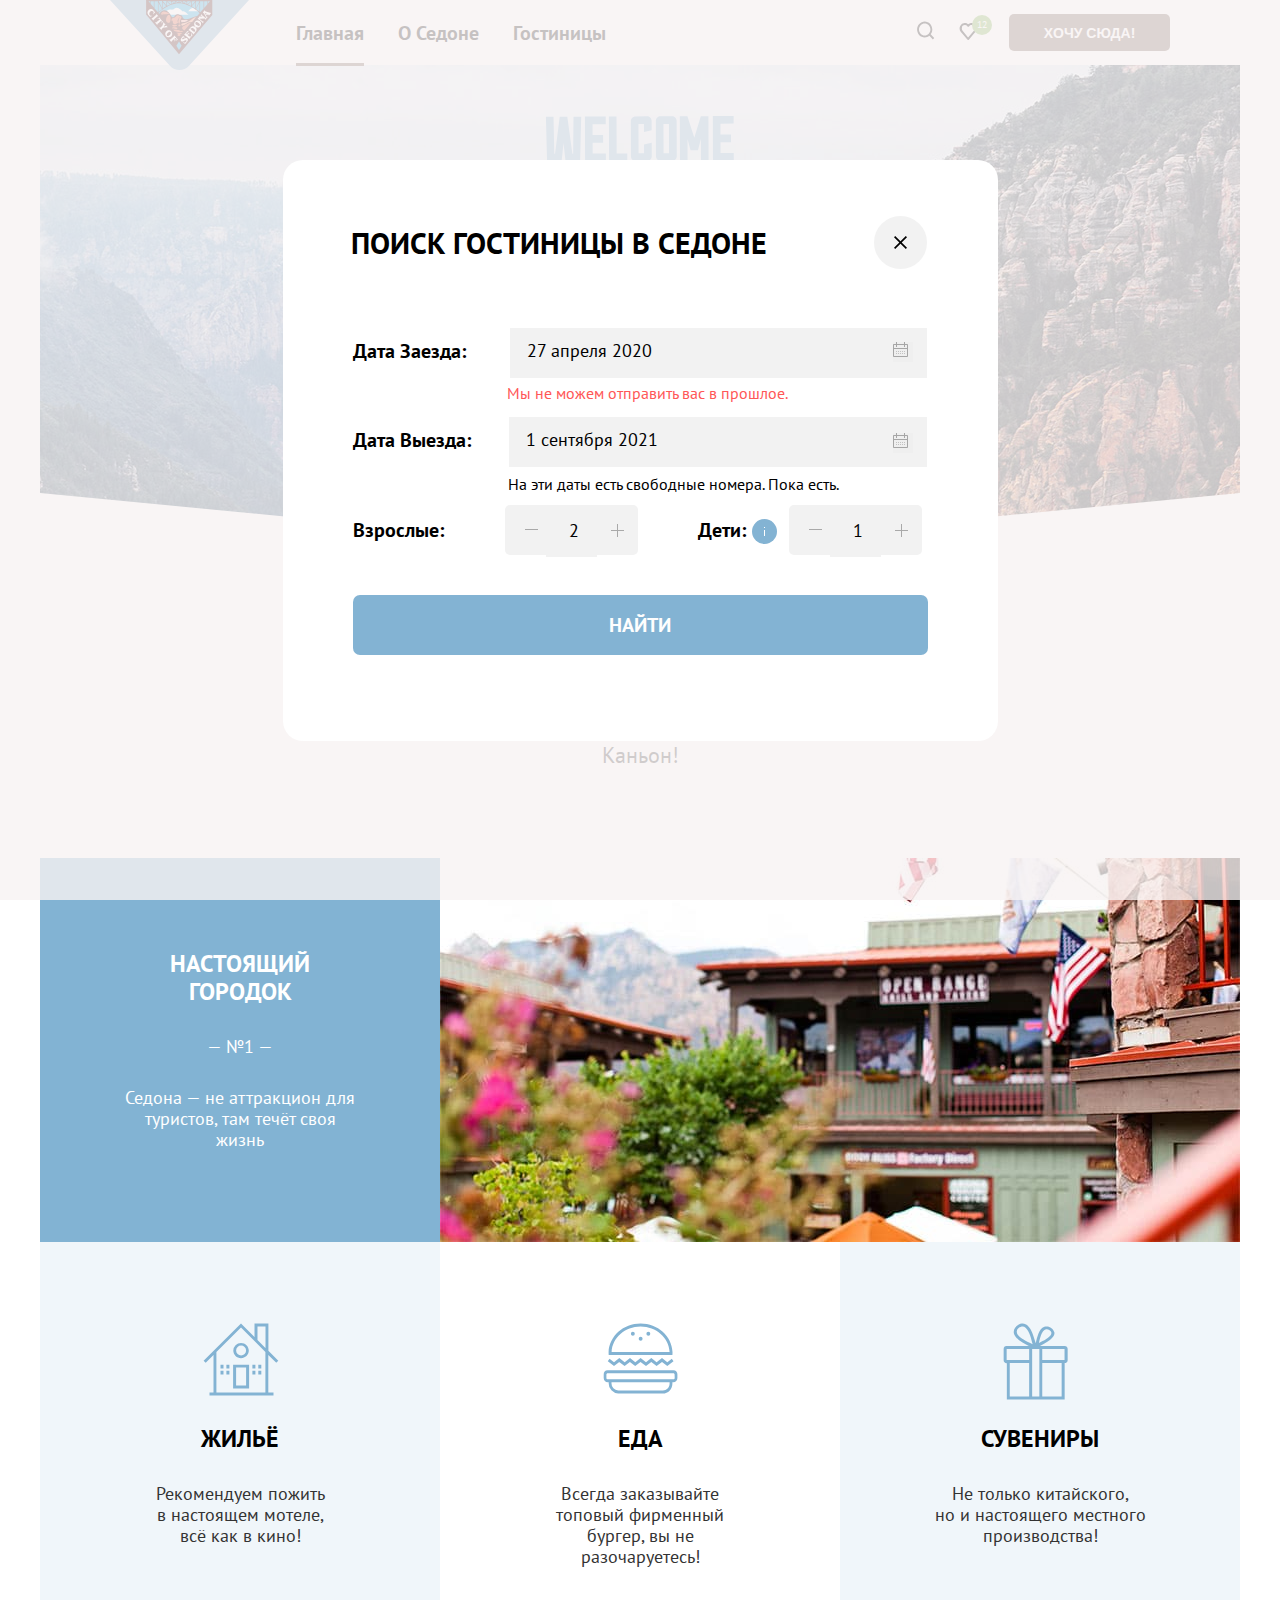
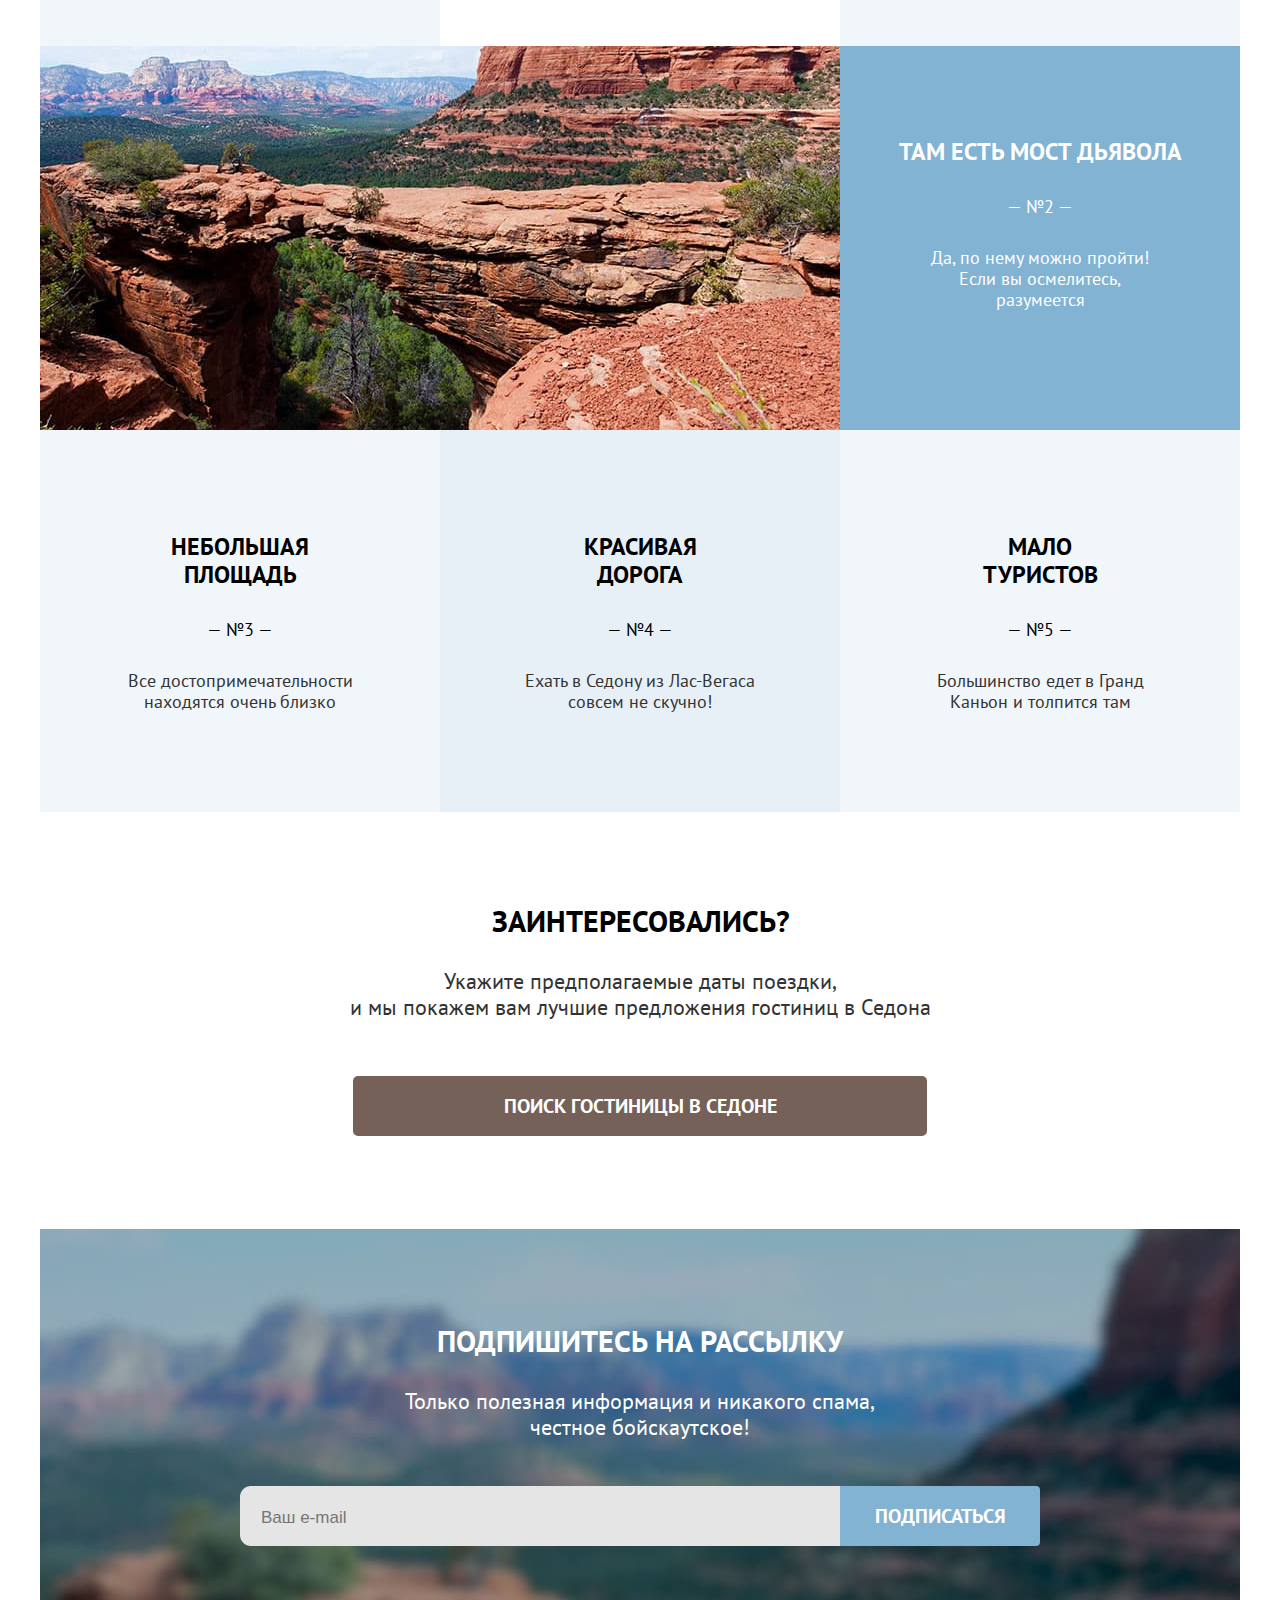
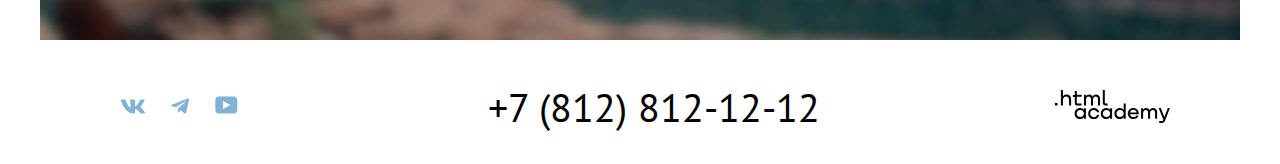
==== commit fb6f65b0: ":heavy_check_mark: Сборка #4" ====
--- a/4/index.html
+++ b/4/index.html
@@ -1,19 +1,22 @@
 <!DOCTYPE html>
 <html lang="ru">
-  <head>
-    <meta charset="utf-8">
-    <title>HTML Academy: Седона</title>
-    <link rel="stylesheet" href="styles/styles.css">
-    <base href="https://htmlacademy-htmlcss.github.io/1795611-sedona-34/4/">
+
+<head>
+  <meta charset="utf-8">
+  <title>HTML Academy: Седона</title>
+  <link rel="stylesheet" href="styles/styles.css">
+  <base href="https://htmlacademy-htmlcss.github.io/1795611-sedona-34/4/">
 </head>
-  <body>
+
+<body>
+  <div class="page-body">
     <header class="page-header">
       <nav class="navigation">
         <a class="navigation-logo" href="index.html">
           <img class="page-header-logo" alt="Логотип Седоны" src="images/logo.svg" width="139" height="70">
         </a>
         <ul class="navigation-list">
-          <li class="navigation-item">
+          <li class="navigation-item navigation-item-link">
             <a class="navigation-link" href="#">Главная</a>
           </li>
           <li class="navigation-item">
@@ -23,8 +26,8 @@
             <a class="navigation-link" href="catalog.html">Гостиницы</a>
           </li>
         </ul>
-        <ul class="navigation-list user-navigation">
-          <li class="navigation-item">
+        <ul class="user-navigation">
+          <li class="navigation-item-search">
             <a class="navigation-link" href="#">
               <span class="visually-hidden">
                 Поиск
@@ -32,16 +35,17 @@
               <img class="page-header-search" alt="Поиск" src="images/search.svg" width="18.05" height="18.1">
             </a>
           </li>
-          <li class="navigation-item">
+          <li class="navigation-item-like">
             <a class="navigation-link" href="#">
               <span class="visually-hidden">
                 Лайк
               </span>
               <img class="page-header-like" alt="Лайк" src="images/favorite.svg" width="18.05" height="17">
             </a>
-          </li>
-          <li class="navigation-item navigation-item-extra">
-            <a class="navigation-link" href="#">Хочу сюда!</a>
+            <span class="like">12</span>
+          </li>
+          <li class="navigation-item-extra">
+            <button class="button button-navigation" type="submit">xочу сюда!</button>
           </li>
         </ul>
       </nav>
@@ -66,24 +70,26 @@
               <li class="advantages-item">
                 <div class="advantages-container-wrapper">
                   <div class="advantages-container-wrapper-main">
-                    <h3 class="advantages-title">Настоящий городок</h3>
+                    <h3 class="advantages-title">Настоящий<br>городок</h3>
                     <p class="advantages-serial-number">— №1 —</p>
-                    <p class="advantages-list-text">Мы делаем свою работу быстро! Два часа пролетят незаметно и вы — счастливый обладатель стильной стрижки-минутки!</p>
+                    <p class="advantages-list-text">Седона — не аттракцион для туристов, там течёт своя жизнь</p>
                   </div>
-                  <img class="advantages-image" src="images/city.jpeg" alt="Фото Города" width="800" height="384">
+                  <img class="advantages-image-city" src="images/city.jpeg" alt="Фото Города" width="800" height="384">
                 </div>
                 <ul class="advantages-extra-list">
-                  <li class="advantages-extra-list-item advantages-extra-list-item-wrapper">
+                  <li class="advantages-extra-list-item advantages-extra-list-item-wrapper advantages-extra-list-first">
                     <h3 class="advantages-extra-list-title">Жильё</h3>
-                    <p class="advantages-extra-list-text">Рекомендуем пожить в настоящем мотеле, всё как в кино!</p>
+                    <p class="advantages-extra-list-text">Рекомендуем пожить<br> в настоящем мотеле,<br> всё как в кино!</p>
                   </li>
-                  <li class="advantages-extra-list-item advantages-extra-list-item-tools">
+                  <li class="advantages-extra-list-item advantages-extra-list-item-tools advantages-extra-list-second">
                     <h3 class="advantages-extra-list-title">Еда</h3>
-                    <p class="advantages-extra-list-text">Всегда заказывайте топовый фирменный бургер, вы не разочаруетесь!</p>
+                    <p class="advantages-extra-list-text">Всегда заказывайте<br> топовый фирменный бургер, вы не
+                      разочаруетесь!</p>
                   </li>
-                  <li class="advantages-extra-list-item advantages-extra-list-item-wrapper">
+                  <li class="advantages-extra-list-item advantages-extra-list-item-wrapper advantages-extra-list-three">
                     <h3 class="advantages-extra-list-title">Сувениры</h3>
-                    <p class="advantages-extra-list-text">Не только китайского, но и настоящего местного производства!</p>
+                    <p class="advantages-extra-list-text">Не только китайского,<br> но и настоящего местного производства!
+                    </p>
                   </li>
                 </ul>
               </li>
@@ -98,18 +104,18 @@
                 </div>
               </li>
               <ul class="advantages-extra-list">
-                <li class="advantages-items advantages-extra-list-item advantages-extra-list-item-wrapper">
-                  <h3 class="advantages-title">Небольшая площадь</h3>
+                <li class="advantages-items advantages-extra-list-item-wrapper">
+                  <h3 class="advantages-title">Небольшая<br>площадь</h3>
                   <p class="advantages-serial-number">— №3 —</p>
                   <p class="advantages-list-text">Все достопримечательности находятся очень близко</p>
                 </li>
-                <li class="advantages-items advantages-extra-list-item advantages-item-tools">
-                  <h3 class="advantages-title">Красивая дорога</h3>
+                <li class="advantages-items advantages-item-tools">
+                  <h3 class="advantages-title">Красивая<br>дорога</h3>
                   <p class="advantages-serial-number">— №4 —</p>
                   <p class="advantages-list-text">Ехать в Седону из Лас-Вегаса совсем не скучно!</p>
                 </li>
-                <li class="advantages-items advantages-extra-list-item advantages-extra-list-item-wrapper">
-                  <h3 class="advantages-title">Мало туристов</h3>
+                <li class="advantages-items advantages-extra-list-item-wrapper">
+                  <h3 class="advantages-title">Мало<br>туристов</h3>
                   <p class="advantages-serial-number">— №5 —</p>
                   <p class="advantages-list-text">Большинство едет в Гранд Каньон и толпится там</p>
                 </li>
@@ -119,10 +125,10 @@
         </div>
         <section class="search-hotels-intro">
           <h2 class="search-hotels-intro-title">
-          Заинтересовались?
+            Заинтересовались?
           </h2>
           <p class="search-hotels-intro-text">
-            Укажите предполагаемые даты поездки, и мы покажем вам лучшие предложения гостиниц в Седона
+            Укажите предполагаемые даты поездки,<br>и мы покажем вам лучшие предложения гостиниц в Седона
           </p>
           <button class="button search-hotels-intro-button" type="submit">ПОИСК ГОСТИНИЦЫ В СЕДОНЕ</button>
         </section>
@@ -145,19 +151,40 @@
         <li class="social-item">
           <a class="social-link" href="https://vk.com/htmlacademy">
             <span class="visually-hidden">Вконтакте</span>
-            <img class="vk-logo" src="images/vk.svg" alt="Лого вконтакте" width="24" height="14">
+            <span class="social-link-networks">
+              <svg aria-hidden="true" focusable="false" width="24" height="15" fill="none"
+                xmlns="http://www.w3.org/2000/svg">
+                <path fill-rule="evenodd" clip-rule="evenodd"
+                  d="M23.45 1.45c.17-.55 0-.95-.8-.95h-2.62c-.67 0-.98.35-1.14.73 0 0-1.34 3.2-3.23 5.27-.61.6-.89.8-1.22.8-.17 0-.42-.2-.42-.74V1.45c0-.66-.18-.95-.74-.95H9.15c-.42 0-.67.3-.67.6 0 .61.95.76 1.05 2.5v3.8c0 .84-.16.99-.5.99-.88 0-3.05-3.21-4.33-6.89-.25-.71-.5-1-1.17-1H.9c-.75 0-.9.35-.9.73 0 .68.89 4.07 4.14 8.55 2.18 3.06 5.23 4.72 8.01 4.72 1.67 0 1.88-.37 1.88-1v-2.32c0-.73.16-.88.69-.88.38 0 1.05.2 2.61 1.67 1.78 1.75 2.07 2.53 3.08 2.53h2.62c.75 0 1.13-.37.91-1.1-.24-.72-1.09-1.77-2.21-3.02-.62-.7-1.54-1.47-1.81-1.86-.4-.49-.28-.7 0-1.14 0 0 3.2-4.43 3.53-5.93Z"
+                  fill="#83B3D3" />
+              </svg>
+            </span>
           </a>
         </li>
         <li class="social-item">
           <a class="social-link" href="https://t.me/htmlacademy">
             <span class="visually-hidden">Telegram</span>
-            <img class="telegram-logo" src="images/telegram.svg" alt="Лого телеграм" width="18" height="15.1">
+            <span class="social-link-networks">
+              <svg aria-hidden="true" focusable="false" width="18" height="16" fill="none"
+                xmlns="http://www.w3.org/2000/svg">
+                <path
+                  d="M16.79.6.84 6.75c-1.09.43-1.08 1.04-.2 1.31l4.1 1.28 9.47-5.98c.44-.27.85-.12.52.18l-7.68 6.92-.28 4.22c.41 0 .6-.19.83-.41l1.99-1.93 4.13 3.05c.77.42 1.31.2 1.5-.7l2.72-12.8C18.22.77 17.5.27 16.79.59Z"
+                  fill="#83B3D3" />
+              </svg>
+            </span>
           </a>
         </li>
         <li class="social-item">
           <a class="social-link" href="https://www.youtube.com/user/htmlacademy">
             <span class="visually-hidden">Youtube</span>
-            <img class="youtube-logo" src="images/you-tube.svg" alt="Лого ютуб" width="22" height="17">
+            <span class="social-link-networks">
+              <svg aria-hidden="true" focusable="false" width="23" height="18" viewBox="0 0 23 18" fill="none"
+                xmlns="http://www.w3.org/2000/svg">
+                <path
+                  d="M18.94.5H3.51C1.65.5.33 2.1.33 3.9V14c0 1.9 1.32 3.5 3.18 3.5h15.65c1.64 0 3.17-1.6 3.17-3.4V3.9C22.11 2.1 20.8.5 18.94.5ZM7.99 13.04V4.96L15.33 9l-7.34 4.04Z"
+                  fill="#83B3D3" />
+              </svg>
+            </span>
           </a>
         </li>
       </ul>
@@ -166,8 +193,114 @@
       </a>
       <a class="copyright-link" href="https://htmlacademy.ru">
         <span class="visually-hidden">html academy</span>
-        <img class="copyright-link-logo" src="images/html-academy.svg" alt="Лого htmlacademy" width="114.9" height="32.9">
+        <span class="copyright-link-logo">
+          <svg aria-hidden="true" focusable="false" width="115" height="33" viewBox="0 0 115 33" fill="none"
+            xmlns="http://www.w3.org/2000/svg">
+            <path
+              d="M0 12.9v2.6h2.5v-2.6H0ZM11.6 4.5c-1.6 0-2.8.7-3.6 1.7h-.1V0h-2v15.5h2v-5.3c0-2.1 1.3-3.6 3.3-3.6 1.8 0 2.9 1.4 2.9 3.2v5.7h2V9.4c.1-3-1.8-4.9-4.5-4.9ZM26.6 4.8h-4.8V1.1h-2v3.8h-1.9v2h1.9v6c0 1.7 1 2.7 2.7 2.7h4.1v-2h-3.7c-.7 0-1.1-.4-1.1-1.1V6.8h4.8v-2ZM41.1 4.6c-1.6 0-2.9.8-3.5 2.1h-.1c-.6-1.2-1.8-2.1-3.4-2.1-1.4 0-2.5.8-3.1 1.8h-.1V4.8H29v10.6h2V10c0-2 1-3.5 2.6-3.5 1.5 0 2.4 1 2.4 2.6v6.3h2V9.8c0-2.4 1.4-3.3 2.6-3.3 1.5 0 2.4 1 2.4 2.6v6.3h2V8.9c.1-2.5-1.4-4.3-3.9-4.3ZM47.8 12.7c0 1.7 1 2.7 2.8 2.7h2v-2h-1.7c-.7 0-1.1-.4-1.1-1.1V0h-2v12.7ZM28.9 19.7c-.9-1.1-2.2-1.8-3.9-1.8-3.1 0-5.4 2.3-5.4 5.6s2.3 5.6 5.4 5.6c1.8 0 3-.8 3.8-1.9h.1v1.6h2V18.2h-2v1.5Zm-3.6 7.4c-2.2 0-3.6-1.6-3.6-3.6s1.4-3.6 3.6-3.6 3.6 1.6 3.6 3.6c0 1.9-1.4 3.6-3.6 3.6ZM44.2 22c-.5-2.4-2.6-4.1-5.4-4.1a5.4 5.4 0 0 0-5.6 5.6c0 3.1 2.2 5.6 5.6 5.6 2.8 0 4.9-1.8 5.4-4.2h-2.1a3.4 3.4 0 0 1-3.3 2.3c-2.2 0-3.6-1.6-3.6-3.6s1.4-3.6 3.6-3.6c1.6 0 2.8 1 3.3 2.2h2.1V22ZM55.1 19.7c-.9-1.1-2.2-1.8-3.9-1.8-3.1 0-5.4 2.3-5.4 5.6s2.3 5.6 5.4 5.6c1.8 0 3-.8 3.8-1.9h.1v1.6h2V18.2h-2v1.5Zm-3.6 7.4c-2.2 0-3.6-1.6-3.6-3.6s1.4-3.6 3.6-3.6 3.6 1.6 3.6 3.6c0 1.9-1.5 3.6-3.6 3.6ZM68.7 19.8c-.9-1.1-2.2-1.9-3.9-1.9-3.1 0-5.4 2.3-5.4 5.6s2.2 5.6 5.4 5.6c1.7 0 3-.8 3.8-1.8h.1v1.5h2V13.4h-2v6.4Zm-3.6 7.3c-2.2 0-3.6-1.6-3.6-3.6s1.4-3.6 3.6-3.6 3.6 1.6 3.6 3.6c-.1 2-1.5 3.6-3.6 3.6ZM78.3 17.9c-3.3 0-5.5 2.5-5.5 5.6 0 3 2.1 5.6 5.5 5.6 2.5 0 4.5-1.3 5.2-3.6h-2.1c-.5 1-1.6 1.6-3 1.6-1.9 0-3.3-1.3-3.4-2.9h8.8c.2-3.6-2-6.3-5.5-6.3Zm0 1.9c1.7 0 3 1 3.3 2.6h-6.5c.3-1.5 1.5-2.6 3.2-2.6ZM98.2 17.9c-1.6 0-2.9.8-3.6 2h-.1c-.6-1.2-1.8-2-3.4-2-1.4 0-2.5.7-3.1 1.8v-1.5h-1.9v10.6h2v-5.4c0-2 1-3.4 2.6-3.5 1.5 0 2.4 1 2.4 2.6v6.3h2v-5.6c0-2.4 1.4-3.3 2.6-3.3 1.5 0 2.4 1 2.4 2.6v6.3h2v-6.5c.1-2.6-1.4-4.4-3.9-4.4ZM109.4 27l-3.6-8.9h-2.2l4.8 11.6c-.3.9-.7 1.2-1.7 1.2h-2.5v2h2.5c1.8 0 2.8-.8 3.5-2.6l4.7-12.2h-2.1l-3.4 8.9Z"
+              fill="#000" />
+          </svg>
+        </span>
       </a>
     </footer>
-  </body>
-</html>+    <div class="modal-container">
+      <div class="modal modal-auth">
+        <button class="modal-close-button">
+          <span class="visually-hidden">Закрыть</span>
+        </button>
+        <section class="modal-content">
+          <h2 class="modal-title">поиск гостиницы в седоне</h2>
+          <form class="auth-form" action="https://echo.htmlacademy.ru/" method="post">
+            <div class="field-group">
+              <span class="field-text">Дата Заезда:</span>
+              <label class="visually-hidden" for="data-input">Дата Заезда</label>
+              <input class="data-form-field data-form-field-input field " type="text" id="data-input" name="data-input"
+                placeholder="27 апреля 2020">
+              <button class="date-button" type="button">
+                <span class="visually-hidden">Календарь</span>
+              </button>
+              <p class="field-text-news text-wrapper">Мы не можем отправить вас в прошлое.</p>
+            </div>
+            <div class="field-group">
+              <span class="field-text">Дата Выезда:</span>
+              <label class="visually-hidden" for="data-output">Дата Выезда</label>
+              <input class="data-form-field data-form-field-output field" type="text" id="data-output"
+                name="data-output" placeholder="1 сентября 2021">
+              <button class="date-button date-button-wrapper" type="button">
+                <span class="visually-hidden">Календарь</span>
+              </button>
+            <p class="field-text-news">На эти даты есть свободные номера. Пока есть.</p>
+            </div>
+            <div class="field-mans">
+              <div class="field">
+                <label class="field-label" for="adult">Взрослые:</label>
+                <span class="field-box field-box-wrapper">
+                  <button class="field-button minus" type="button">
+                    <span class="visually-hidden">Минус</span>
+                    <svg width="13" height="1" viewBox="0 0 13 1" fill="none" xmlns="http://www.w3.org/2000/svg">
+                      <path opacity="0.3" d="M0 0L0 1L13 1V0L0 0Z" fill="black"/>
+                      </svg>
+                  </button>
+                  <input class="field-number" id="adult" name="adult" type="number" value="2">
+                  <button class="field-button plus" type="button">
+                    <span class="visually-hidden">Плюс</span>
+                    <svg width="13" height="13" viewBox="0 0 13 13" fill="none" xmlns="http://www.w3.org/2000/svg">
+                      <g opacity="0.3">
+                      <path d="M13 6H7V0H6V6H0V7H6V13H7V7H13V6Z" fill="black"/>
+                      </g>
+                      </svg>
+
+                  </button>
+                </span>
+              </div>
+              <div class="field field-wrapper">
+                <label class="field-label field-label-children" for="children">Дети:</label>
+                <span class="field-box">
+                  <button class="field-button minus" type="button">
+                    <span class="visually-hidden">Минус</span>
+                    <svg width="13" height="1" viewBox="0 0 13 1" fill="none" xmlns="http://www.w3.org/2000/svg">
+                      <path opacity="0.3" d="M0 0L0 1L13 1V0L0 0Z" fill="black"/>
+                      </svg>
+                  </button>
+                  <input class="field-number" id="children" name="children" type="number" value="1">
+                  <button class="field-button plus" type="button">
+                    <span class="visually-hidden">Плюс</span>
+                    <svg width="13" height="13" viewBox="0 0 13 13" fill="none" xmlns="http://www.w3.org/2000/svg">
+                      <g opacity="0.3">
+                      <path d="M13 6H7V0H6V6H0V7H6V13H7V7H13V6Z" fill="black"/>
+                      </g>
+                      </svg>
+                  </button>
+                </span>
+                <span class="form-label">
+                  <span class="tooltip">
+                    <button class="tooltip-toggle" type="button" aria-labelledby="tooltip-label">
+                      <svg class="tooltip-icon" width="1" height="9" viewBox="0 0 1 9" fill="none" xmlns="http://www.w3.org/2000/svg">
+                        <g clip-path="url(#clip0_33716_651)">
+                        <path d="M0 9H1L1 3H0L0 9Z" fill="white"/>
+                        <path d="M1 0H0V1H1V0Z" fill="white"/>
+                        </g>
+                        <defs>
+                        <clipPath id="clip0_33716_651">
+                        <rect width="1" height="9" fill="white"/>
+                        </clipPath>
+                        </defs>
+                      </svg>
+                    </button>
+                    <span class="tooltip-text" role="tooltip" id="tooltip-children">
+                      Укажите количество детей,<br> которые будут с вами, возраст<br> которых от 6 до 18 лет. Дети<br> до 6 лет
+                      размещаются<br> бесплатно.
+                    </span>
+                  </span>
+                </span>
+              </div>
+            </div>
+            <button class="button auth-form-button" type="submit">найти</button>
+          </form>
+        </section>
+      </div>
+    </div>
+  </div>
+</body>
+
+</html>
--- a/4/styles/styles.css
+++ b/4/styles/styles.css
@@ -1,584 +1,1798 @@
 @font-face {
-    font-family: "PT Sans";
-    font-style: normal;
-    font-weight: 400;
-    src: url("../fonts/ptsans-400.woff2") format("woff2");
-    font-display: swap;
-}
-  
+  font-family: "PT Sans";
+  font-style: normal;
+  font-weight: 400;
+  src: url("../fonts/ptsans-400.woff2") format("woff2");
+  font-display: swap;
+}
+
 @font-face {
-    font-family: "PT Sans";
-    font-style: normal;
-    font-weight: 700;
-    src: url("../fonts/ptsans-700.woff2") format("woff2");
-    font-display: swap;
+  font-family: "PT Sans";
+  font-style: normal;
+  font-weight: 700;
+  src: url("../fonts/ptsans-700.woff2") format("woff2");
+  font-display: swap;
 }
 
 html {
-    height: 100%;
+  height: 100%;
 }
 
 body {
-    margin: 0;
-    display: flex;
-    flex-direction: column;
-    font-family: "PT Sans", Arial, sans-serif;
-    font-size: 16px;
-    line-height: 24px;
-    color: #000000;
-    background-color: #ffffff;
+  margin: 0;
+  display: flex;
+  flex-direction: column;
+  font-family: "PT Sans", Arial, sans-serif;
+  font-size: 16px;
+  line-height: 24px;
+  color: #000000;
+  background-color: #ffffff;
+}
+
+.page-body {
+  width: 1200px;
+  padding: 0;
+  margin: 0;
+  margin-left: auto;
+  margin-right: auto;
 }
 
 .main-container {
-    flex-grow: 1;
+  flex-grow: 1;
 }
 
 .page-header {
-    color: #000000;
-    background-color: #ffffff;
+  color: #000000;
+  background-color: #ffffff;
 }
 
 .navigation {
-    display: flex;
-    width: 1200px;
-    margin: 0 auto;
+  display: flex;
+  width: 1200px;
+  height: 65px;
+  margin: 0 auto;
 }
 
 .navigation-list {
-    width: 500px;
-    margin: 0;
-    padding: 0;
+  width: 390px;
+  height: 66px;
+  margin: 0;
+  padding: 0;
+  display: flex;
+  margin-left: 16px;
 }
 
 .user-navigation {
-    max-width: 350px;
-    margin-left: auto;
-}
-
+  margin-left: auto;
+  display: flex;
+  list-style-type: none;
+  padding: 0;
+  margin-bottom: auto;
+  margin-top: auto;
+}
+
+.button-navigation {
+  color: #ffffff;
+  background-color: #756157;
+  font-size: 14px;
+  line-height: 20px;
+  font-weight: 700;
+  text-align: center;
+  text-transform: uppercase;
+  width: 161px;
+  height: 37px;
+  margin-left: 32.3px;
+  margin-right: 70px;
+  border: none;
+  border-radius: 5px;
+}
+
+.navigation-item-search {
+  margin-bottom: auto;
+  margin-top: auto;
+  margin-left: 30px;
+  margin: 0;
+  margin-bottom: auto;
+  margin-top: auto;
+}
+
+.navigation-item-like {
+  margin: 0;
+  margin-bottom: auto;
+  margin-top: auto;
+  margin-left: 23.52px;
+}
+
+.like {
+  background-color: #7DB54F;
+  border-radius: 50%;
+  width: 20px;
+  height: 20px;
+  color: white;
+  text-align: center;
+  font-size: 10px;
+  margin-left: -5px;
+  margin-top: -5px;
+  position: absolute;
+  line-height: 20px;
+}
+
+.navigation-item-extra {
+  margin: 0;
+  margin-bottom: auto;
+  margin-top: auto;
+}
 
 .page-container {
-    width: 1200px;
-    margin: 0 auto;
+  width: 1200px;
+  margin: 0 auto;
 }
 
 .image-welcome {
-    display: block;
-    margin: 0 auto;
-}
-
+  margin: 51px;
+  margin-left: auto;
+  margin-right: auto;
+}
 
 .navigation-link {
-    font-family: "PT Sans", Arial, sans-serif;
-    font-size: 20px ;
-    line-height: 26px;
-    font-weight: 700;
-    text-align: center;
-    color: #000000;
-    background-color: #ffffff;
-    text-decoration: none;
-}
-
-.navigation-item-extra .navigation-link {
-    color: #ffffff;
-    background-color: #756157;
-    font-size: 16px;
-    line-height: 20px;
-    font-weight: 700;
-    text-align: center;
-    text-transform: uppercase;
+  font-family: "PT Sans", Arial, sans-serif;
+  font-size: 20px;
+  line-height: 26px;
+  font-weight: 700;
+  text-align: center;
+  color: #000000;
+  background-color: #ffffff;
+  text-decoration: none;
+}
+
+.navigation-item {
+  list-style: none;
+  margin-right: 34px;
+  padding-top: 20px;
+}
+
+.navigation-item-link {
+  padding-top: 20px;
+  border-bottom: 3px solid #756257;
 }
 
 .navigation-logo {
-    width: 140px;
-    margin-right: 30px;
-    margin-left: 70px;
-}
-
-.welcome-logo  {
-    color: #ffffff;
-    background-color: #000000;
-    background-image: url("../images/index-background.jpg");
-    background-size: 100% auto;
-    background-repeat: no-repeat;
+  width: 140px;
+  margin-right: 30px;
+  margin-left: 70px;
+}
+
+.welcome-logo {
+  color: #ffffff;
+  background-color: #000000;
+  background-image: url(../images/vector.svg), url(../images/index-background.jpg);
+  background-position: bottom;
+  background-size: 100% auto;
+  background-repeat: no-repeat;
+  width: 1200px;
+  height: 485px;
+  display: flex;
+  flex-direction: column;
 }
 
 .intro {
-    width: 1200px;
-    height: 282px;
-    display: flex;
-    flex-direction: column;
-    justify-content: center;
-    align-items: center;
+  display: flex;
+  flex-direction: column;
+  justify-content: center;
+  align-items: center;
+  padding-top: 63px;
+  padding-bottom: 90px;
 }
 
 .intro .intro-title {
-    width: 620px;
-    height: 72px;
-    font-size: 30px;
-    line-height: 36px;
-    font-weight: 700;
-    text-transform: uppercase;
-    text-align: center;
+  width: 620px;
+  font-size: 30px;
+  line-height: 36px;
+  font-weight: 700;
+  text-transform: uppercase;
+  text-align: center;
+  margin: 0;
+  margin-bottom: 31px;
 }
 
 .intro .intro-text {
-    width: 653px;
-    height: 26px;
-    color: #333333;
-    font-size: 22px;
-    line-height: 26px;
-    font-weight: 400;
-    text-align: center;
-}
-  
+  width: 655px;
+  color: #333333;
+  font-size: 22px;
+  line-height: 26px;
+  font-weight: 400;
+  text-align: center;
+  margin: 0;
+}
+
+.advantages-item {
+  list-style: none;
+}
+
 .advantages-container-wrapper {
-    color: #ffffff;
-    background-color: #82B3D3;
-    display: flex;
+  color: #ffffff;
+  background-color: #82B3D3;
+  display: flex;
 }
 
 .advantages-container-wrapper-main {
-    width: 400px;
-    display: flex;
-    justify-content: center;
-    flex-direction: column;
+  width: 400px;
+  padding-top: 92px;
+  padding-bottom: 92px;
 }
 
 .advantages-extra-list {
-    display: flex;
-    flex-direction: row;
-    width: 1200px;
-    height: 383px;
-    justify-content: center;
+  display: flex;
+  padding: 0;
 }
 
 .advantages-extra-list-item {
-    width: 400px;
-    display: flex;
-    flex-direction: column;
-    justify-content: center;
-}
-
+  width: 400px;
+  list-style-type: none;
+  padding-top: 182.5px;
+  padding-bottom: 79.5px;
+}
+
+.advantages-list {
+  padding: 0;
+  margin: 0;
+}
 
 .advantages-items {
-    width: 400px;
-    height: 384px;
+  width: 400px;
+  list-style-type: none;
+  padding-top: 103px;
+  padding-bottom: 82px;
 }
 
 .advantages-title {
-    font-size: 24px;
-    line-height: 28px;
-    font-weight: 700;
-    text-align: center;
-    text-transform: uppercase;
+  font-size: 24px;
+  line-height: 28px;
+  font-weight: 700;
+  text-align: center;
+  text-transform: uppercase;
+  margin: 0 auto;
+  margin-bottom: 30px;
 }
 
 .advantages-serial-number {
-    font-size: 18px;
-    line-height: 21px;
-    font-weight: 400;
-    text-align: center;
+  font-size: 18px;
+  line-height: 21px;
+  font-weight: 400;
+  text-align: center;
+  margin: 0;
+  margin-bottom: 30px;
 }
 
 .advantages-container-wrapper .advantages-list-text {
-    color: #ffffff;
-    background-color: #82B3D3;
+  color: #ffffff;
+  background-color: #82B3D3;
+  margin: 0 auto;
 }
 
 .advantages-list-text {
-    width: 230px;
-    color:#333333;
-    font-size: 18px;
-    line-height: 21px;
-    font-weight: 400;
-    text-align: center;
-    margin-left: auto;
-    margin-right: auto;
-}
-
+  width: 230px;
+  color: #333333;
+  font-size: 18px;
+  line-height: 21px;
+  font-weight: 400;
+  text-align: center;
+  margin-left: auto;
+  margin-right: auto;
+}
 
 .advantages-extra-list-title {
-    font-size: 24px;
-    line-height: 28px;
-    font-weight: 700;
-    text-align: center;
-    text-transform: uppercase;
+  font-size: 24px;
+  line-height: 28px;
+  font-weight: 700;
+  text-align: center;
+  text-transform: uppercase;
+  margin: 0;
+  margin-bottom: 30px;
 }
 
 .advantages-extra-list-text {
-    color:#333333;
-    font-size: 18px;
-    line-height: 21px;
-    font-weight: 400;
-    text-align: center;
-    width: 230px;
-    margin-left: auto;
-    margin-right: auto;
+  color: #333333;
+  font-size: 18px;
+  line-height: 21px;
+  font-weight: 400;
+  text-align: center;
+  width: 230px;
+  margin: 0 auto;
 }
 
 .advantages-extra-list-item-wrapper {
-    background-color: #F0F6FA;
+  background-color: #F0F6FA;
+}
+
+.advantages-extra-list-first {
+  background-image: url(../images/home.svg);
+  background-repeat: no-repeat;
+  background-position-x: 162.65px;
+  background-position-y: 80.5px;
+}
+
+.advantages-extra-list-second {
+  background-image: url(../images/food.svg);
+  background-repeat: no-repeat;
+  background-position-x: 162.65px;
+  background-position-y: 80.5px;
+}
+
+.advantages-extra-list-three {
+  background-image: url(../images/gift.svg);
+  background-repeat: no-repeat;
+  background-position-x: 162.65px;
+  background-position-y: 80.5px;
 }
 
 .advantages-extra-list-item-tools {
-    background-color: #ffffff;
+  background-color: #ffffff;
 }
 
 .advantages-item-tools {
-    background-color:#E6F0F6;
+  background-color: #E6F0F6;
 }
 
 .search-hotels-intro {
-    color:#000000;
-    background-color:#ffffff;
-    width: 1200px;
-    height: 417px;
-    display: flex;
-    flex-direction: column;
-    align-items: center;
-    justify-content: center;
+  color: #000000;
+  background-color: #ffffff;
+  width: 1200px;
+  display: flex;
+  flex-direction: column;
+  align-items: center;
+  justify-content: center;
+  padding-top: 91px;
+  padding-bottom: 93px;
 }
 
 .search-hotels-intro .search-hotels-intro-title {
-    font-size: 30px;
-    line-height: 36px;
-    font-weight: 700;
-    text-transform: uppercase;
-    text-align: center;
-    width: 297px;
-    height: 36px;
+  font-size: 30px;
+  line-height: 36px;
+  font-weight: 700;
+  text-transform: uppercase;
+  text-align: center;
+  width: 297px;
+  margin: 0;
+  margin-bottom: 29px;
 }
 
 .search-hotels-intro .search-hotels-intro-text {
-    color:#333333;
-    font-size: 22px;
-    line-height: 26px;
-    font-weight: 400;
-    text-align: center;
-    width: 592px;
-    height: 52px;
+  color: #333333;
+  font-family: "PT Sans", "Arial", sans-serif;
+  font-size: 22px;
+  line-height: 26px;
+  font-weight: 400;
+  text-align: center;
+  width: 592px;
+  margin: 0;
+  margin-bottom: 56px;
 }
 
 .search-hotels-intro-button {
-    color:#ffffff;
-    background-color: #756157;
-    font-size: 20px;
-    line-height: 36px;
-    font-weight: 700;
-    text-transform: uppercase;
-    text-align: center;
-    width: 544px;
-    height: 36px;
+  color: #ffffff;
+  background-color: #756157;
+  font-size: 20px;
+  line-height: 36px;
+  font-weight: 700;
+  text-transform: uppercase;
+  text-align: center;
+  width: 574px;
+  height: 60px;
+  margin: 0;
+  border: 0;
+  border-radius: 5px;
+  font-family: inherit;
 }
 
 .newsletter-index {
-    color:#000000;
-    background-color: #ffffff;
-    background-image: url("../images/background-footer.jpeg");
-    background-size: 100% auto;
-    background-repeat: no-repeat;
-    width: 1200px;
-    height: 411px;
-    display: flex;
-    flex-direction: column;
-    align-items: center;
-    justify-content: center;
+  color: #000000;
+  background-color: #ffffff;
+  background-image: url("../images/background-footer.jpeg");
+  background-size: 100% auto;
+  background-repeat: no-repeat;
+  width: 1200px;
+  display: flex;
+  flex-direction: column;
+  align-items: center;
+  padding-top: 94px;
+  padding-bottom: 94px;
 }
 
 .newsletter-index .newsletter-title {
-    color:#ffffff;
-    font-size: 30px;
-    line-height: 36px;
-    font-weight: 700;
-    text-align: center;
-    text-transform: uppercase;
-    margin-top: -50px;
+  color: #ffffff;
+  font-size: 30px;
+  line-height: 36px;
+  font-weight: 700;
+  text-align: center;
+  text-transform: uppercase;
+  margin: 0;
+  margin-bottom: 29px;
 }
 
 .newsletter-index .newsletter-text {
-    color:#ffffff;
-    font-size: 22px;
-    line-height: 26px;
-    font-weight: 400;
-    text-align: center;
-    width: 475px;
-    height: 52px;
-    margin-bottom: 40px;
+  color: #ffffff;
+  font-size: 22px;
+  line-height: 26px;
+  font-weight: 400;
+  text-align: center;
+  width: 475px;
+  margin: 0px;
+  margin-bottom: 46px;
 }
 
 .newsletter-input {
-    font-size: 18px;
-    line-height: 21px;
-    font-weight: 400;
-    text-align: center;
-    width: 800px;
-    height: 60px;
-    display: flex;
-    flex-direction: row;
-}
-
-input[type="text" i] {
-    width: 600px;
-    height: 60px;
-    font-size: 18px;
-    line-height: 21px;
-    font-weight: 400;
-    text-align: left;
+  font-size: 18px;
+  line-height: 21px;
+  font-weight: 400;
+  text-align: center;
+  width: 800px;
+  height: 60px;
+  display: flex;
+  flex-direction: row;
+}
+
+.newsletter-input input[type="text" i] {
+  width: 600px;
+  height: 60px;
+  font-size: 17px;
+  line-height: 21px;
+  font-weight: 400;
+  text-align: left;
+  padding: 0;
+  border: 0;
+  border-radius: 11px 0 0 11px;
+  background-color: #e5e5e5;
+  padding-left: 21px;
+  padding-top: 4px;
+  box-sizing: border-box;
 }
 
 .newsletter-button {
-    font-family: "PT Sans", Arial, sans-serif;
-    color:#ffffff;
-    background-color: #82B3D3;
-    font-size: 20px;
-    line-height: 36px;
-    font-weight: 700;
-    text-align: center;
-    text-transform: uppercase;
-    width: 200px;
-    height: 60px;
+  font-family: "PT Sans", Arial, sans-serif;
+  color: #ffffff;
+  background-color: #82B3D3;
+  font-size: 20px;
+  line-height: 36px;
+  font-weight: 700;
+  text-align: center;
+  text-transform: uppercase;
+  width: 200px;
+  height: 60px;
+  border: 0;
+  border-radius: 0 4px 4px 0;
 }
 
 .footer-phone-link {
-    color:#000000;
-    background-color: #ffffff;
-    font-size: 40px;
-    line-height: 40px;
-    font-weight: 400;
-    text-align: center;
-    text-decoration: none;
-}
+  color: #000000;
+  background-color: #ffffff;
+  font-size: 40px;
+  line-height: 40px;
+  font-weight: 400;
+  text-align: center;
+  text-decoration: none;
+  margin: 0;
+  margin-left: 4px;
+}
+
+.footer-phone-link:hover {
+  color: #756157;
+}
+
+.footer-phone-link:focus {
+  color: #756157;
+  outline: none;
+}
+
+.footer-phone-link:active {
+  color: #D6D0CD;
+}
+
+.copyright-link-logo svg:hover path {
+  fill: #756157;
+}
+
+.copyright-link-logo svg:focus path {
+  fill: #756157;
+  outline: none;
+}
+
+.copyright-link-logo svg:active path {
+  fill: #D6D0CD;
+  outline: none;
+}
+
+.social-link-networks svg:hover path {
+  fill: #68A2CA;
+}
+
+.social-link-networks svg:focus path {
+  fill: #68A2CA;
+  outline: none;
+}
+
+.social-link-networks svg:active path {
+  fill: #D2E3EF;
+}
+
+.range-input:hover {
+  border-color: #B3B9BC;
+}
+
+.range-input:focus {
+  /* border-color: #e6e6e6;
+  outline: 3px solid #83B3D3 */
+  box-shadow: 0 0 0 3px #81B3D2,
+  inset 0 0 0 3px #81B3D2;
+}
+
+.range-input:active {
+  background-color: #756257;
+}
+
+
 
 .page-footer {
-    display: flex;
-    width: 1200px;
-    height: 120px;
-    justify-content: space-between;
-    align-items: center;
+  display: flex;
+  align-items: center;
+  padding: 45px 70px 35px 81px;
 }
 
 .social-list {
-    display: flex;
-    width: 116px;
-    height: 17px;
-    margin-left: 72px;
+  display: flex;
+  width: 116px;
+  height: 17px;
+  list-style: none;
+  column-gap: 26px;
+  padding: 0;
+  margin: 0;
+  margin-left: 72px;
+  margin-right: 247px;
+  margin-left: 0;
+  margin-top: -6px;
+}
+
+.youtube-logo:active {
+  color: #D2E3EF;
+}
+
+.copyright-link {
+  margin-left: auto;
+  margin-top: 5px;
 }
 
 .main-header {
-    color:#000000;
-    background-color: #ffffff;
-    background-image: url("../images/background-catalog.jpeg");
-    background-size: 100% auto;
-    background-repeat: no-repeat;
+  color: #000000;
+  background-color: #ffffff;
+  background-image: url("../images/background-catalog.jpeg");
+  background-size: 100% auto;
+  background-repeat: no-repeat;
 }
 
 .inner-header .inner-header-title {
-    font-family: "PT Sans", Arial, sans-serif;
-    color:#ffffff;
-    font-size: 60px;
-    line-height: 78px;
-    font-weight: 700;
-    text-align: left;
+  font-family: "PT Sans", Arial, sans-serif;
+  color: #ffffff;
+  font-size: 60px;
+  line-height: 78px;
+  font-weight: 700;
+  text-align: left;
+  margin: 0;
+  margin-left: -2px;
+}
+
+.breadcrumbs {
+  margin-top: 0;
+  display: flex;
+  padding: 0;
+  margin: 0;
+  margin-bottom: 40px;
+}
+
+.arrow {
+  background-image: url(../images/vector-right.svg);
+  background-repeat: no-repeat;
+  width: 5.11px;
+  height: 7.95px;
+  margin-top: auto;
+  margin-bottom: auto;
+  margin-right: 10px;
 }
 
 .breadcrumbs-link {
-    color:#ffffff;
-    font-size: 16px;
-    line-height: 21px;
-    font-weight: 400;
-    text-align: center;
+  color: #ffffff;
+  font-size: 16px;
+  line-height: 21px;
+  font-weight: 400;
+  text-align: center;
+}
+
+.breadcrumbs-item-home-logo {
+  margin-right: 8px;
+}
+
+.breadcrumbs-item-home-logo svg:hover path {
+  fill: #C5C7CD;
+}
+
+.breadcrumbs-item-home-logo svg:focus path {
+  fill: #FFFFFF;
+  outline: none;
+}
+
+.breadcrumbs-item-home-logo svg:active path {
+  fill: #7F8582;
+}
+
+.breadcrumbs-link:hover {
+  color: #C5C7CD;
+}
+
+.breadcrumbs-link:focus {
+  color: #FFFFFF;
+  outline: none;
+}
+
+.breadcrumbs-link:active {
+  color: #7F8582;
+}
+
+.breadcrumbs-item {
+  list-style: none;
+}
+
+.filters-fieldset {
+  padding: 0;
+  margin: 0;
+  border: 0;
+}
+
+.filters-fieldset:nth-child(2) {
+  margin-left: 70px;
+}
+
+.filters-buttons {
+  margin-left: auto;
+  display: flex;
+  flex-direction: column;
 }
 
 .filters-legend {
-    color:#ffffff;
-    font-size: 20px;
-    line-height: 26px;
-    font-weight: 700;
-    text-align: left;
+  color: #ffffff;
+  font-size: 20px;
+  line-height: 26px;
+  font-weight: 700;
+  text-align: left;
+  padding: 0;
+  margin-bottom: 30px;
+}
+
+.filters-list {
+  padding: 0;
+  margin: 0;
 }
 
 .filters-label {
-    color:#ffffff;
-    font-size: 18px;
-    line-height: 21px;
-    font-weight: 400;
-    text-align: left;
+  position: relative;
+  color: #ffffff;
+  font-size: 18px;
+  line-height: 21px;
+  font-weight: 400;
+  text-align: left;
+  padding-left: 40px;
+}
+
+.control-mark {
+  position: absolute;
+  top: 2px;
+  left: 0;
+  width: 20px;
+  height: 20px;
+  background-color: #ffffff;
+  border-radius: 4px;
+}
+
+/* .control:hover .control-mark {
+  border-color: #814b18;
+}
+
+.control-input:disabled + .control-mark {
+  border-color: #242424;
+ } */
+
+.control-input[type="checkbox"]:checked + .control-mark::before,
+.control-input[type="checkbox"]:checked + .control-mark::after {
+  position: absolute;
+  width: 12px;
+  height: 10px;
+  background-image: url(../images/check-mark.svg);
+  top: 5px;
+  left: 4px;
+  content: "";
+}
+
+.control-input[type="radio"] + .control-mark {
+  border-radius: 50%;
+}
+
+.control-input[type="radio"]:checked + .control-mark::before {
+  position: absolute;
+  top: 5px;
+  left: 5px;
+  width: 10px;
+  height: 10px;
+  background-color: #3F5E72;
+  border-radius: 50%;
+  content: "";
+}
+
+.select {
+  position: relative;
+  display: flex;
+  align-items: center;
+  margin-right: auto;
+}
+
+.select-control {
+  width: 100%;
+  padding: 8px 14px;
+  padding-right: 48px;
+  font-family: "PT Sans", "Arial", sans-serif;
+  color: #333333;
+  font-size: 18px;
+  line-height: 21px;
+  font-weight: 400;
+  width: 287px;
+  height: 48px;
+  margin-right: 78px;
+  margin-left: 191px;
+  background-color: #ffffff;
+  border: 1px solid #e5e5e5;
+  border-radius: 4px;
+  background-image: url("../images/select-arrow.svg");
+  background-repeat: no-repeat;
+  background-position: right 16px center;
+  appearance: none;
+}
+
+.range-input {
+  margin-left: -6px;
+  background-color: transparent;
+  box-sizing: border-box;
+  height: 54px;
+  color: #ffffff;
+  padding-left: 17px;
+}
+
+.range-input-min {
+  border-radius: 4px 0 0 4px;
+}
+
+.range-input-max {
+  border-radius: 0 4px 4px 0;
+}
+
+/* .select-control:hover,
+.select-control:focus {
+  border-color: #af7842;
+}
+
+.select-control:focus {
+  outline: 2px solid #dbb590;
+} */
+
+.filters-item {
+  list-style: none;
+  margin-bottom: 16px;
 }
 
 .select-button {
-    font-family: "PT Sans", Arial, sans-serif;
-    color: #ffffff;
-    background-color: #82B3D3;
-    font-size: 16px;
-    line-height: 20px;
-    font-weight: 700;
-    text-align: center;
-    text-transform: uppercase;
+  font-family: "PT Sans", Arial, sans-serif;
+  color: #ffffff;
+  background-color: #82B3D3;
+  font-size: 16px;
+  line-height: 20px;
+  font-weight: 700;
+  text-align: center;
+  text-transform: uppercase;
+  margin-top: 60px;
+  width: 160px;
+  height: 48px;
+  border: none;
+  border-radius: 4px;
+  margin-bottom: 20px;
 }
 
 .reset-button {
-    font-family: "PT Sans", Arial, sans-serif;
-    color: #ffffff;
-    font-size: 16px;
-    line-height: 20px;
-    font-weight: 400;
-    text-align: center;
+  font-family: "PT Sans", Arial, sans-serif;
+  color: #ffffff;
+  font-size: 16px;
+  line-height: 20px;
+  font-weight: 400;
+  text-align: center;
+  background: transparent;
+  border: none;
+  width: 88px;
+  height: 29px;
+  margin-left: 35px;
+  margin-top: 1px;
+}
+
+.hotels-sorted {
+  text-align: center;
+  display: flex;
+  padding: 50px 71px 56px 72px;
 }
 
 .number-of-hotels {
-    font-size: 30px;
-    line-height: 36px;
-    font-weight: 700;
-    text-align: left;
-}
-
-.select-control {
-    font-size: 18px;
-    line-height: 21px;
-    font-weight: 400;
-    text-align: left;
-}
-
-.view-type-link-first {
-    color: #000000;
-    background-color: #ffffff;
-    background-image: url("../images/icon-table-1.svg");
-    background-size: 100% auto;
-    background-repeat: no-repeat;
-}
-
-.view-type-link-second {
-    color: #000000;
-    background-color: #ffffff;
-    background-image: url("../images/icon-table-2.svg");
-    background-size: 100% auto;
-    background-repeat: no-repeat;
-}
-
-.view-type-link-three {
-    color: #000000;
-    background-color: #ffffff;
-    background-image: url("../images/icon-table-3.svg");
-    background-size: 100% auto;
-    background-repeat: no-repeat;
+  font-size: 30px;
+  line-height: 36px;
+  font-weight: 700;
+  text-align: left;
+  margin: 0;
+}
+
+.hotels-found {
+  line-height: 38px;
+  text-transform: uppercase;
+}
+
+.view-type-list {
+  list-style: none;
+  padding-left: 0;
+  margin: 0;
+  width: 163px;
+  height: 48px;
+  display: flex;
+  column-gap: 8px;
+  margin-left: auto;
+}
+
+.view-type-item {
+  margin-right: 8px;
+}
+
+.view-type-item:nth-child(1) {
+  width: 48px;
+  height: 48px;
+  border-radius: 4px;
+  margin: 0;
+  color: #000000;
+  background-color: #ffffff;
+  background-image: url(../images/icon-table-1.svg);
+  background-position-x: center;
+  background-position-y: center;
+  background-repeat: no-repeat;
+}
+
+.view-type-item-link {
+  border: 3px solid #000000;
+}
+
+.view-type-item:nth-child(2) {
+  width: 48px;
+  height: 48px;
+  border: 3px solid #EEEEEE;
+  border-radius: 4px;
+  margin: 0;
+  color: #000000;
+  background-color: #ffffff;
+  background-image: url(../images/icon-table-2.svg);
+  background-position-x: center;
+  background-position-y: center;
+  background-repeat: no-repeat;
+}
+
+.view-type-item:nth-child(3) {
+  width: 48px;
+  height: 48px;
+  border: 3px solid #EEEEEE;
+  border-radius: 4px;
+  margin: 0;
+  color: #000000;
+  background-color: #ffffff;
+  background-image: url(../images/icon-table-3.svg);
+  background-position-x: center;
+  background-position-y: center;
+  background-repeat: no-repeat;
+}
+
+.view-type-item:hover {
+  border: 3px solid #000000;
+}
+
+.view-type-item:focus {
+  border: 3px solid #68A2CA;
+  outline: none;
+}
+
+.view-type-item:active {
+  border: 3px solid #000000;
+}
+
+.catalog-filter {
+  display: flex;
+}
+
+.catalog-filter-title {
+  margin-bottom: 34px;
+}
+
+.catalog-filter-group {
+  margin-left: 175px;
+  border: none;
+  color: #ffffff;
+  padding-left: 0;
+}
+
+.range {
+  padding-left: 9px;
+}
+
+.range-scale {
+  position: relative;
+  height: 4px;
+  margin-bottom: 16px;
+  background-color: #61686D;
+  margin-top: 32px;
+}
+
+.range-input {
+  width: 143.5px;
+  height: 48px;
+  border: 2px solid #ffffff;
+}
+
+.range-bar {
+  position: absolute;
+  height: 4px;
+  background-color: #ffffff;
+}
+
+
+.range-toggle {
+  position: absolute;
+  width: 20px;
+  height: 20px;
+  background: #ffffff;
+  border: none;
+  border-radius: 5px;
+  cursor: pointer;
+}
+
+.toggle-min {
+  top: -8px;
+  left: -6px;
+}
+
+.toggle-max {
+  top: -8px;
+  right: -10px;
+}
+
+.range-input::-webkit-outer-spin-button,
+.range-input::-webkit-inner-spin-button {
+  appearance: none;
+  margin: 0;
+}
+
+.catalog-filter-label {
+  position: relative;
+}
+
+.range-label {
+  position: absolute;
+  right: 14px;
+  bottom: 0px;
+  color: #888282;
+}
+
+.range-toggle:active {
+  outline: 3px solid #83B3D3;
+}
+
+.range-toggle:focus {
+  outline: 2px solid #83B3D3;
+  outline: none;
+}
+/*
+.range-toggle:focus {
+  border: 3px solid #83B3D3;
+}
+
+.range-toggle:active {
+  border: 2px solid #83B3D3;
+} */
+
+.catalog-item {
+  width: 1056px;
+  display: flex;
+  flex-wrap: wrap;
+  margin: 0;
+  padding: 0;
+  gap: 16px;
+}
+
+.catalog-card {
+  width: 301px;
+  height: 398px;
+  list-style: none;
+  margin: 0;
+  padding: 20px;
+}
+
+.catalog {
+  width: 1056px;
+  height: 876px;
+  margin-bottom: 96px;
+  padding-left: 73px;
 }
 
 .catalog-card-title {
-    font-size: 24px;
-    line-height: 28px;
-    font-weight: 700;
-    text-align: left;
+  font-size: 24px;
+  line-height: 28px;
+  font-weight: 700;
+  text-align: left;
 }
 
 .name-catalog-type {
-    color:#333333;
-    font-size: 18px;
-    line-height: 21px;
-    font-weight: 400;
-    text-align: left;
+  color: #333333;
+  font-size: 18px;
+  line-height: 21px;
+  font-weight: 400;
+  text-align: left;
+  width: 133px;
+  margin-bottom: 16px;
 }
 
 .catalog-card-price {
-    color:#333333;
-    font-size: 18px;
-    line-height: 21px;
-    font-weight: 400;
-    text-align: left; 
+  color: #333333;
+  font-size: 18px;
+  line-height: 21px;
+  font-weight: 400;
+  text-align: left;
+  width: 143px;
+  margin-left: 25px;
 }
 
 .catalog-card-button-wrapper {
-    color: #ffffff;
-    background-color: #756157;
-    font-size: 16px;
-    line-height: 20px;
-    font-weight: 700;
-    text-align: center;
-    text-decoration: none;
+  color: #ffffff;
+  font-family: "PT Sans", Arial, sans-serif;
+  background-color: #756157;
+  font-size: 16px;
+  line-height: 20px;
+  font-weight: 700;
+  text-align: center;
+  text-decoration: none;
+  text-transform: uppercase;
+  width: 140px;
+  height: 29px;
+  padding-top: 8px;
+  border-radius: 4px;
 }
 
 .catalog-card-button {
-    color: #ffffff;
-    background-color:#82B3D3;
-    font-size: 16px;
-    line-height: 20px;
-    font-weight: 700;
-    text-align: center; 
-    text-decoration: none;
+  color: #ffffff;
+  font-family: "PT Sans", Arial, sans-serif;
+  background-color: #82B3D3;
+  font-size: 16px;
+  line-height: 20px;
+  font-weight: 700;
+  text-align: center;
+  text-decoration: none;
+  text-transform: uppercase;
+  width: 140px;
+  margin-bottom: 16px;
+  margin-left: 21px;
+  height: 29px;
+  padding-top: 8px;
+  border-radius: 4px;
+}
+
+.catalog-sort {
+  display: flex;
+  width: 301px;
+  flex-wrap: wrap;
+  flex-direction: row;
 }
 
 .button-insert {
-    color: #ffffff;
-    background-color:#7DB54F;
-    font-size: 16px;
-    line-height: 20px;
-    font-weight: 700;
-    text-align: center;
-    text-decoration: none;
+  color: #ffffff;
+  font-family: "PT Sans", Arial, sans-serif;
+  background-color: #7DB54F;
+  font-size: 16px;
+  line-height: 20px;
+  font-weight: 700;
+  text-align: center;
+  text-decoration: none;
+  text-transform: uppercase;
+  width: 140px;
+  margin-bottom: 16px;
+  margin-left: 21px;
+  height: 29px;
+  padding-top: 8px;
+  border-radius: 4px;
+}
+
+.stars-fourth {
+  background-image: url(../images/star.svg);
+  background-repeat: space repeat;
+  width: 89px;
+  height: 17px;
+  margin-bottom: auto;
+  margin-top: auto;
+  margin-right: auto;
+}
+
+.stars-third {
+  background-image: url(../images/star.svg);
+  background-repeat: space repeat;
+  width: 67px;
+  height: 17px;
+  margin-bottom: auto;
+  margin-top: auto;
+  margin-right: auto;
+}
+
+.stars-second {
+  background-image: url(../images/star.svg);
+  background-repeat: space repeat;
+  width: 45px;
+  height: 17px;
+  margin-bottom: auto;
+  margin-top: auto;
+  margin-right: auto;
 }
 
 .rating {
-    color:#333333;
-    background-color:#F2F2F2;
-    font-size: 16px;
-    line-height: 20px;
-    font-weight: 400;
-    text-align: center;
+  color: #333333;
+  background-color: #F2F2F2;
+  font-size: 16px;
+  line-height: 20px;
+  font-weight: 400;
+  text-align: center;
+  padding-top: 8px;
+  width: 160px;
+  height: 29px;
+  border-radius: 4px;
+}
+
+.pagination {
+  display: flex;
+  width: 370px;
+  justify-content: space-evenly;
+  padding: 0;
+  padding-left: 53px;
+}
+
+.pagination-select-control {
+  display: flex;
+  justify-content: space-between;
+}
+
+.pagination-item {
+  width: 55px;
+  height: 55px;
+  list-style-type: none;
+}
+
+.pagination-link {
+  background-color: #83B3D3;
+  color: #ffffff;
+  font-size: 20px;
+  line-height: 36px;
+  font-weight: 700;
+  text-align: center;
+  text-decoration: none;
+  width: 55px;
+  height: 55px;
+  margin-left: auto;
+  margin-right: auto;
+  display: flex;
+  justify-content: center;
+  align-items: center;
 }
 
 .pagination-current {
-    background-color: #f2f2f2;
-    font-size: 20px;
-    line-height: 36px;
-    font-weight: 700;
-    text-align: center;
-}
-
-.pagination-link {
-    background-color: #83B3D3;
-    color: #ffffff;
-    font-size: 20px;
-    line-height: 36px;
-    font-weight: 700;
-    text-align: center;
-    text-decoration: none;
+  background-color: #f2f2f2;
+  color: #000000;
+  font-size: 20px;
+  line-height: 36px;
+  font-weight: 700;
+  text-align: center;
+  text-decoration: none;
+  width: 55px;
+  height: 55px;
+  margin-left: auto;
+  margin-right: auto;
+  display: flex;
+  justify-content: center;
+  align-items: center;
 }
 
 .items-per-page {
-    color: #333333;
-    font-size: 18px;
-    line-height: 21px;
-    font-weight: 400;
-    text-align: left;
+  color: #333333;
+  font-size: 18px;
+  line-height: 21px;
+  font-weight: 400;
+  text-align: left;
+  margin-left: auto;
+  margin-right: 51px;
+  margin-top: auto;
+  margin-bottom: auto;
 }
 
 .select-control-number {
-    color: #333333;
-    font-size: 18px;
-    line-height: 21px;
-    font-weight: 400;
-    text-align: left;
+  color: #333333;
+  font-size: 18px;
+  line-height: 21px;
+  font-weight: 400;
+  text-align: left;
+  width: 160px;
+  height: 48px;
+  margin-bottom: auto;
+  margin-top: auto;
+  padding-left: 20px;
+  border-color: #E5E5E5;
+}
+
+.newsletter-catalog {
+  color: #000000;
+  background-color: #ffffff;
+  background-size: 100% auto;
+  background-repeat: no-repeat;
+  width: 1200px;
+  display: flex;
+  flex-direction: column;
+  align-items: center;
+  justify-content: center;
+  padding-top: 94px;
+  padding-bottom: 94px;
 }
 
 .newsletter-catalog .newsletter-title {
-    color:#000000;
-    background-color: #ffffff;
-    font-size: 30px;
-    line-height: 36px;
-    font-weight: 700;
-    text-align: center;
-    text-transform: uppercase;
+  color: #000000;
+  background-color: #ffffff;
+  font-size: 30px;
+  line-height: 36px;
+  font-weight: 700;
+  text-align: center;
+  text-transform: uppercase;
+  margin: 0;
+  margin-bottom: 29px;
 }
 
 .newsletter-catalog .newsletter-text {
-    color:#000000;
-    background-color: #ffffff;
-    font-size: 22px;
-    line-height: 26px;
-    font-weight: 400;
-    text-align: center;
+  color: #000000;
+  background-color: #ffffff;
+  font-size: 22px;
+  line-height: 26px;
+  font-weight: 400;
+  text-align: center;
+  margin: 0px;
+  margin-bottom: 46px;
 }
 
 .main-header {
-    display: flex;
-
-}+  display: flex;
+  flex-direction: column;
+  padding: 0;
+  padding-left: 70px;
+  padding-top: 35px;
+  padding-bottom: 65px;
+  padding-right: 70px;
+}
+
+.search-hotels-intro-button:hover {
+  background-color: #615048;
+}
+
+.search-hotels-intro-button:focus-visible {
+  background-color: #615048;
+  outline: none;
+}
+
+.search-hotels-intro-button:active {
+  background-color: #756157;
+  color: #9E9089
+}
+
+.catalog-card-button-wrapper:hover {
+  background-color: #615048;
+}
+
+.catalog-card-button-wrapper:focus-visible {
+  background-color: #615048;
+  outline: none;
+}
+
+.catalog-card-button-wrapper:active {
+  background-color: #756157;
+  color: #9E9089
+}
+
+.button:disabled {
+  background-color: #E5E5E5;
+}
+
+.catalog-card-button:hover {
+  background-color: #68A2CA;
+}
+
+.catalog-card-button:focus {
+  background-color: #68A2CA;
+  outline: none;
+}
+
+.catalog-card-button:active {
+  background-color: #82B3D3;
+  color: #A7CAE0;
+}
+
+.button-insert:hover {
+  background-color: #6C9E42
+}
+
+.button-insert:focus {
+  background-color: #6C9E42;
+  outline: none;
+}
+
+.button-insert:active {
+  background-color: #7DB54F;
+  color: #A4CB84;
+}
+
+.select-button:hover {
+  background-color: #68A2CA;
+}
+
+.select-button:focus {
+  background-color: #68A2CA;
+  outline: none;
+}
+
+.select-button:active {
+  background-color: #82B3D3;
+  color: #A7CAE0;
+}
+
+.button-navigation:hover {
+  background-color: #615048;
+}
+
+.button-navigation:focus {
+  background-color: #615048;
+  outline: none;
+}
+
+.button-navigation:active {
+  background-color: #756157;
+  color: #9E9089
+}
+
+.pagination-link:hover {
+  background-color: #68A2CA;
+}
+
+.pagination-link:focus {
+  background-color: #68A2CA;
+  outline: none;
+}
+
+.pagination-link:active {
+  background-color: #82B3D3;
+  color: #A7CAE0;
+}
+
+.pagination-current:hover {
+  background-color: #F2F2F2;
+}
+
+.pagination-current:focus {
+  background-color: #F2F2F2;
+  outline: none;
+}
+
+.pagination-current:active {
+  background-color: #F2F2F2;
+  color: #000000;
+}
+
+.newsletter-button:hover {
+  background-color: #68A2CA;
+}
+
+.newsletter-button:focus {
+  background-color: #68A2CA;
+  outline: none;
+}
+
+.newsletter-button:active {
+  background-color: #82B3D3;
+  color: #A7CAE0;
+}
+
+.select-control:hover {
+  border: 1px solid #68A2CA;
+}
+
+.select-control:focus {
+  border: 1px solid #68A2CA;
+  outline: none;
+}
+
+.select-control:active {
+  border: 1px solid #3F5E72;
+}
+
+.select-control:disabled {
+  border: 1px solid #B3B3B3;
+}
+
+.select-control-number:hover {
+  border: 1px solid #68A2CA;
+}
+
+.select-control-number:focus {
+  border: 1px solid #68A2CA;
+  outline: none;
+}
+
+.select-control-number:active {
+  border: 1px solid #3F5E72;
+}
+
+.select-control-number:disabled {
+  border: 1px solid #B3B3B3;
+}
+
+.reset-button:hover {
+  color: #C5C7CD;
+}
+
+.reset-button:focus {
+  box-shadow: 0 0 0 3px #83B3D3;
+  border-radius: 2px;
+  outline: none;
+  z-index: 1;
+}
+
+.reset-button:active {
+  color: #7F8582;
+}
+
+.modal-container {
+  position: fixed;
+  top: 0;
+  left: 0;
+  display: flex;
+  width: 100%;
+  height: 100%;
+  background-color: rgba(247, 242, 242, 0.8);
+}
+
+.modal {
+  box-sizing: border-box;
+  position: relative;
+  margin: auto;
+  padding: 70px;
+  background-color: #ffffff;
+}
+
+.modal-auth {
+  width: 715px;
+  border-radius: 20px;
+}
+
+.modal-close-button {
+  position: absolute;
+  padding: 0;
+  top: 56px;
+  right: 71px;
+  width: 53px;
+  height: 53px;
+  background-color: #f2f2f2;
+  border: none;
+  border-radius: 50%;
+  background-image: url("../images/close.svg");
+  background-repeat: no-repeat;
+  background-position: center;
+  cursor: pointer;
+}
+
+.modal-title {
+  margin: 0;
+  margin-bottom: 63px;
+  font-family: "PT Sans", "Arial", sans-serif;
+  font-size: 30px;
+  line-height: 36px;
+  font-weight: 700;
+  color: #000000;
+  text-transform: uppercase;
+  margin-left: -2px;
+  margin-top: -5px;
+}
+
+.auth-form .field-group {
+  margin: 0;
+  padding-top: 4px;
+}
+
+.field-group .field-text-news {
+  margin-left: 155px;
+  margin-bottom: 9px;
+}
+
+.field-group input[value] {
+  font-family: "PT Sans", "Arial", sans-serif;
+  font-size: 18px;
+  line-height: 21px;
+  font-weight: 400;
+  box-sizing: border-box;
+  padding-left: 19px;
+}
+
+.auth-form .text-wrapper {
+  margin-left: 154px;
+  color: #ff5757;
+  margin-bottom: 16px;
+}
+
+.auth-form .data-form-field-input {
+  width: 417px;
+  height: 50px;
+  border: none;
+  background-color: #f2f2f2;
+  margin-left: 40px;
+  padding: 0;
+  margin-bottom: -2px;
+}
+
+.auth-form .data-form-field-output {
+  width: 418px;
+  height: 50px;
+  border: none;
+  background-color: #f2f2f2;
+  margin-left: 34px;
+  padding: 0;
+  margin-top: -8px;
+}
+
+.auth-form-button {
+  width: 575px;
+  height: 60px;
+  margin-bottom: 16px;
+  font-family: "PT Sans", "Arial", sans-serif;
+  font-weight: 700;
+  font-size: 20px;
+  line-height: 36px;
+  color: #fefefe;
+  background-color: #83B3D3;
+  text-transform: uppercase;
+  border: none;
+  border-radius: 7px;
+}
+
+.modal-container-close {
+  display: none;
+}
+
+.field-text {
+  font-family: "PT Sans", "Arial", sans-serif;
+  font-weight: 700;
+  font-size: 20px;
+  line-height: 26px;
+}
+
+.field-group {
+  position: relative;
+}
+
+.date-button {
+  position: absolute;
+  right: 15px;
+  top: 18px;
+  width: 20px;
+  height: 20px;
+  border: none;
+  background-image: url(../images/calendar.svg);
+  background-repeat: no-repeat;
+}
+
+.date-button-wrapper {
+  top: 12px;
+}
+
+.field-number::-webkit-outer-spin-button,
+.field-number::-webkit-inner-spin-button {
+  appearance: none;
+  margin: 0;
+}
+
+.field-mans .field {
+  display: flex;
+  position: relative;
+  margin-bottom: 40px;
+}
+
+.tooltip {
+  width: 25px;
+  height: 25px;
+  background-color: #83B3D3;
+  position: absolute;
+  left: 53px;
+  top: 14px;
+  border-radius: 50%;
+  background-repeat: no-repeat;
+}
+
+.tooltip {
+  position: absolute;
+  margin-top: 0px;
+  margin-left: 1px;
+  width: 25px;
+  height: 25px;
+}
+
+.tooltip-toggle {
+  padding-left: 11px;
+  border: none;
+  background-color: transparent;
+  padding: 0;
+  margin: 0;
+  display: block;
+  width: 25px;
+  height: 25px;
+  border-radius: 50%;
+}
+
+.tooltip-icon {
+  padding-left: 12px;
+  padding-top: 1px;
+  color: #242424;
+  display: block;
+}
+
+.tooltip-toggle:hover .tooltip-icon {
+  color: #AF7842;
+}
+
+.tooltip-text {
+  background-color: #242424;
+  color: #ffffff;
+  text-transform: none;
+  border-radius: 8px;
+  width: 190px;
+  padding: 15px 15px 22px 22px;
+  position: initial;
+  bottom: 100%;
+  margin-bottom: 6px;
+  left: 50%;
+  transform: translate(-46%, 11%);
+  z-index: 1;
+  display: none;
+  font-family: "PT Sans", "Arial", sans-serif;
+  font-weight: 400;
+  font-size: 16px;
+  line-height: 21px;
+  width: 216px;
+}
+
+.tooltip-toggle:hover + .tooltip-text,
+.tooltip-toggle:focus + .tooltip-text {
+  display: block;
+  outline: none;
+}
+
+.tooltip-text:after {
+  content:'';
+  background-image: url("../images/tooltip-arrow.svg");
+  width: 19px;
+  height: 9px;
+  position: absolute;
+  top: -6%;
+  left:0;
+  right:0;
+  margin-left: auto;
+  margin-right: auto;
+}
+
+.field-mans {
+  display: flex;
+}
+
+.field-box-wrapper {
+  margin-left: 61px;
+}
+
+.field-box {
+  display: flex;
+  width: 133px;
+  height: 50px;
+}
+
+.field-wrapper {
+  margin-left: 60px;
+}
+
+.field-label-children {
+  margin-right: 43px;
+}
+
+.field-number {
+  width: 26px;
+  padding-left: 23px;
+  height: 50px;
+  background-color: #f2f2f2;
+  border: none;
+}
+
+.field-group {
+  margin: 0;
+}
+
+
+.field-text-news {
+  margin-top: 5px;
+}
+
+.field-button {
+  width: 44px;
+  height: 50px;
+  border: none;
+  background-color: #f2f2f2;
+}
+
+.minus {
+  border-radius: 5px 0 0 5px;
+  padding-bottom: 5px;
+  padding-left: 19px;
+  padding-bottom: 9px;
+}
+
+.minus::before {
+  width: 25px;
+  height: 25px;
+}
+
+.plus {
+  border-radius: 0 5px 5px 0;
+  padding-top: 5px;
+}
+
+.field-label {
+  font-family: "PT Sans", "Arial", sans-serif;
+  font-size: 20px;
+  line-height: 26px;
+  font-weight: 700;
+  margin-top: 12px;
+}
+
+.field-number[value] {
+  font-family: "PT Sans", "Arial", sans-serif;
+  font-size: 18px;
+  line-height: 21px;
+  font-weight: 400;
+}
+
+.data-form-field::placeholder {
+  font-family: "PT Sans", "Arial", sans-serif;
+  font-size: 18px;
+  line-height: 21px;
+  font-weight: 400;
+  padding-left: 17px;
+  color: #000000
+}
+
+.visually-hidden {
+  position: absolute;
+  white-space: nowrap;
+  width: 1px;
+  height: 1px;
+  overflow: hidden;
+  border: 0;
+  padding: 0;
+  clip: rect(0 0 0 0);
+  clip-path: inset(50%);
+  margin: -1px;
+}
